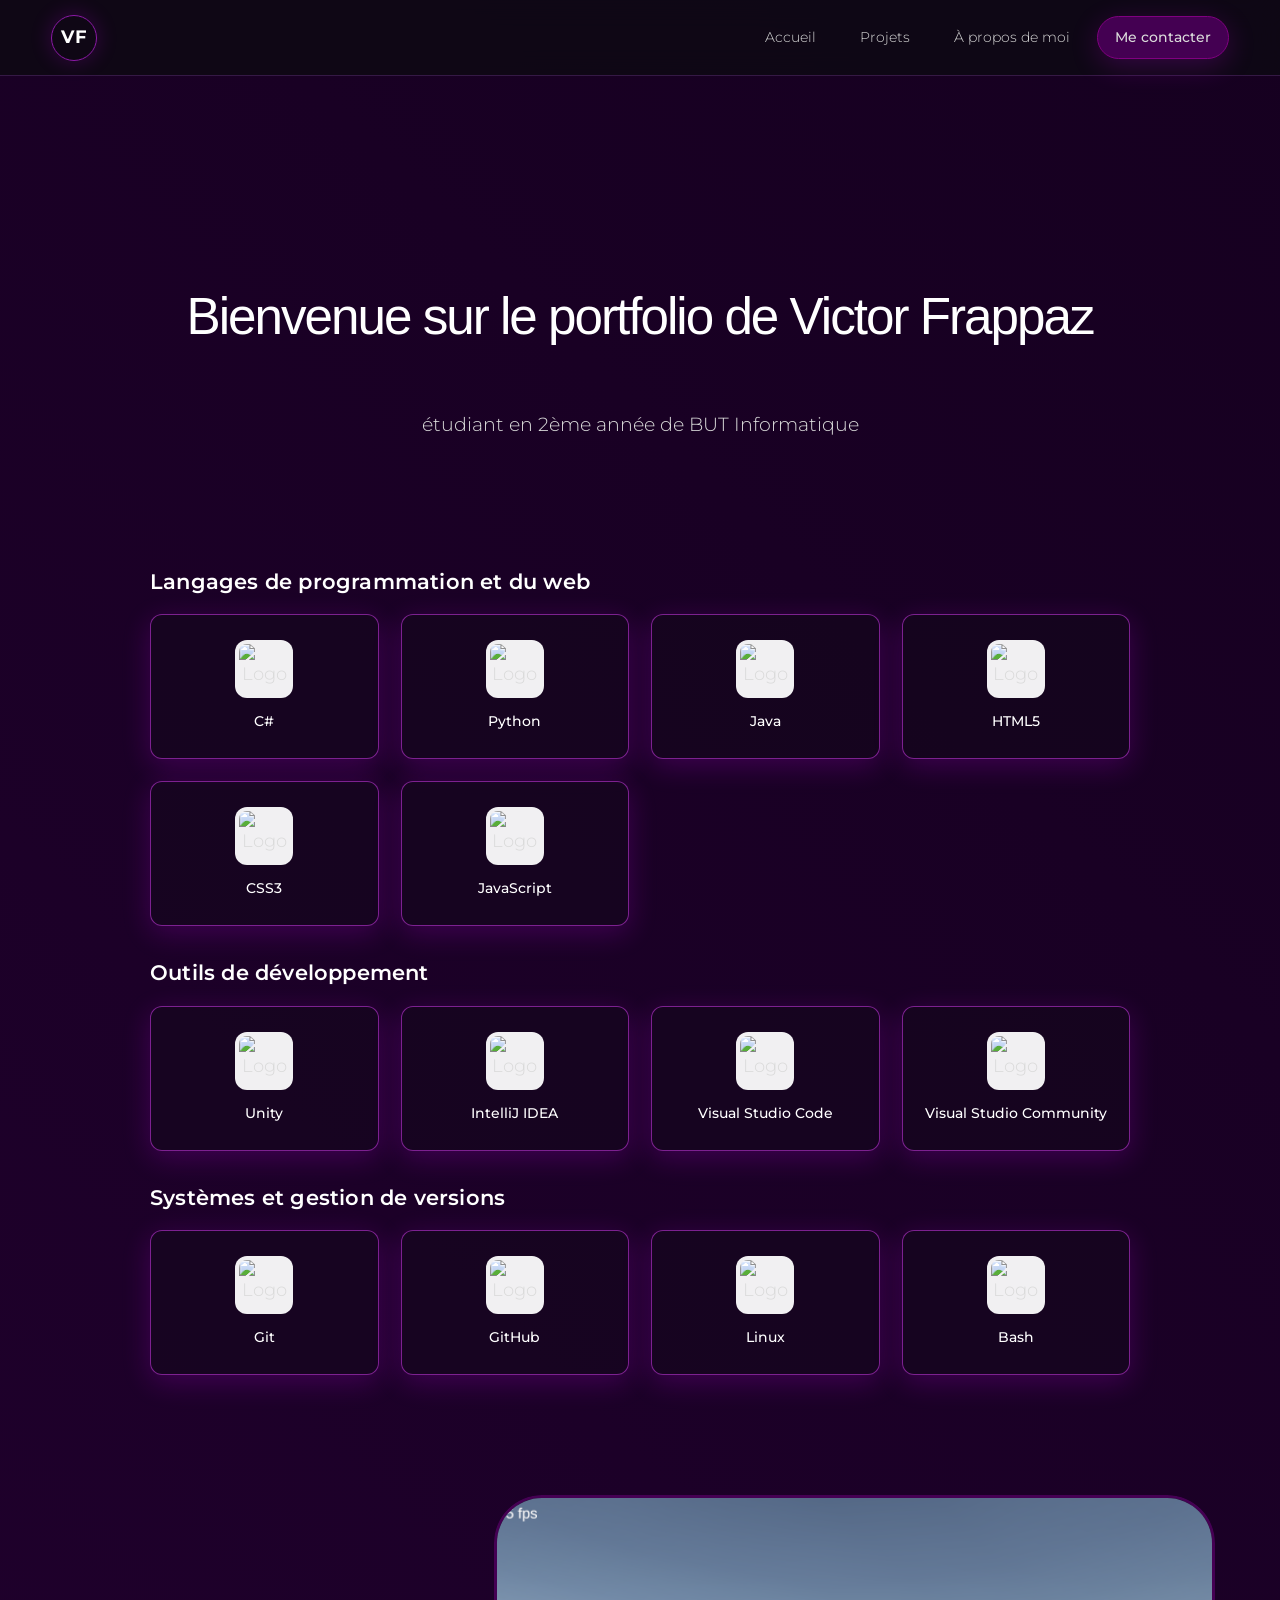
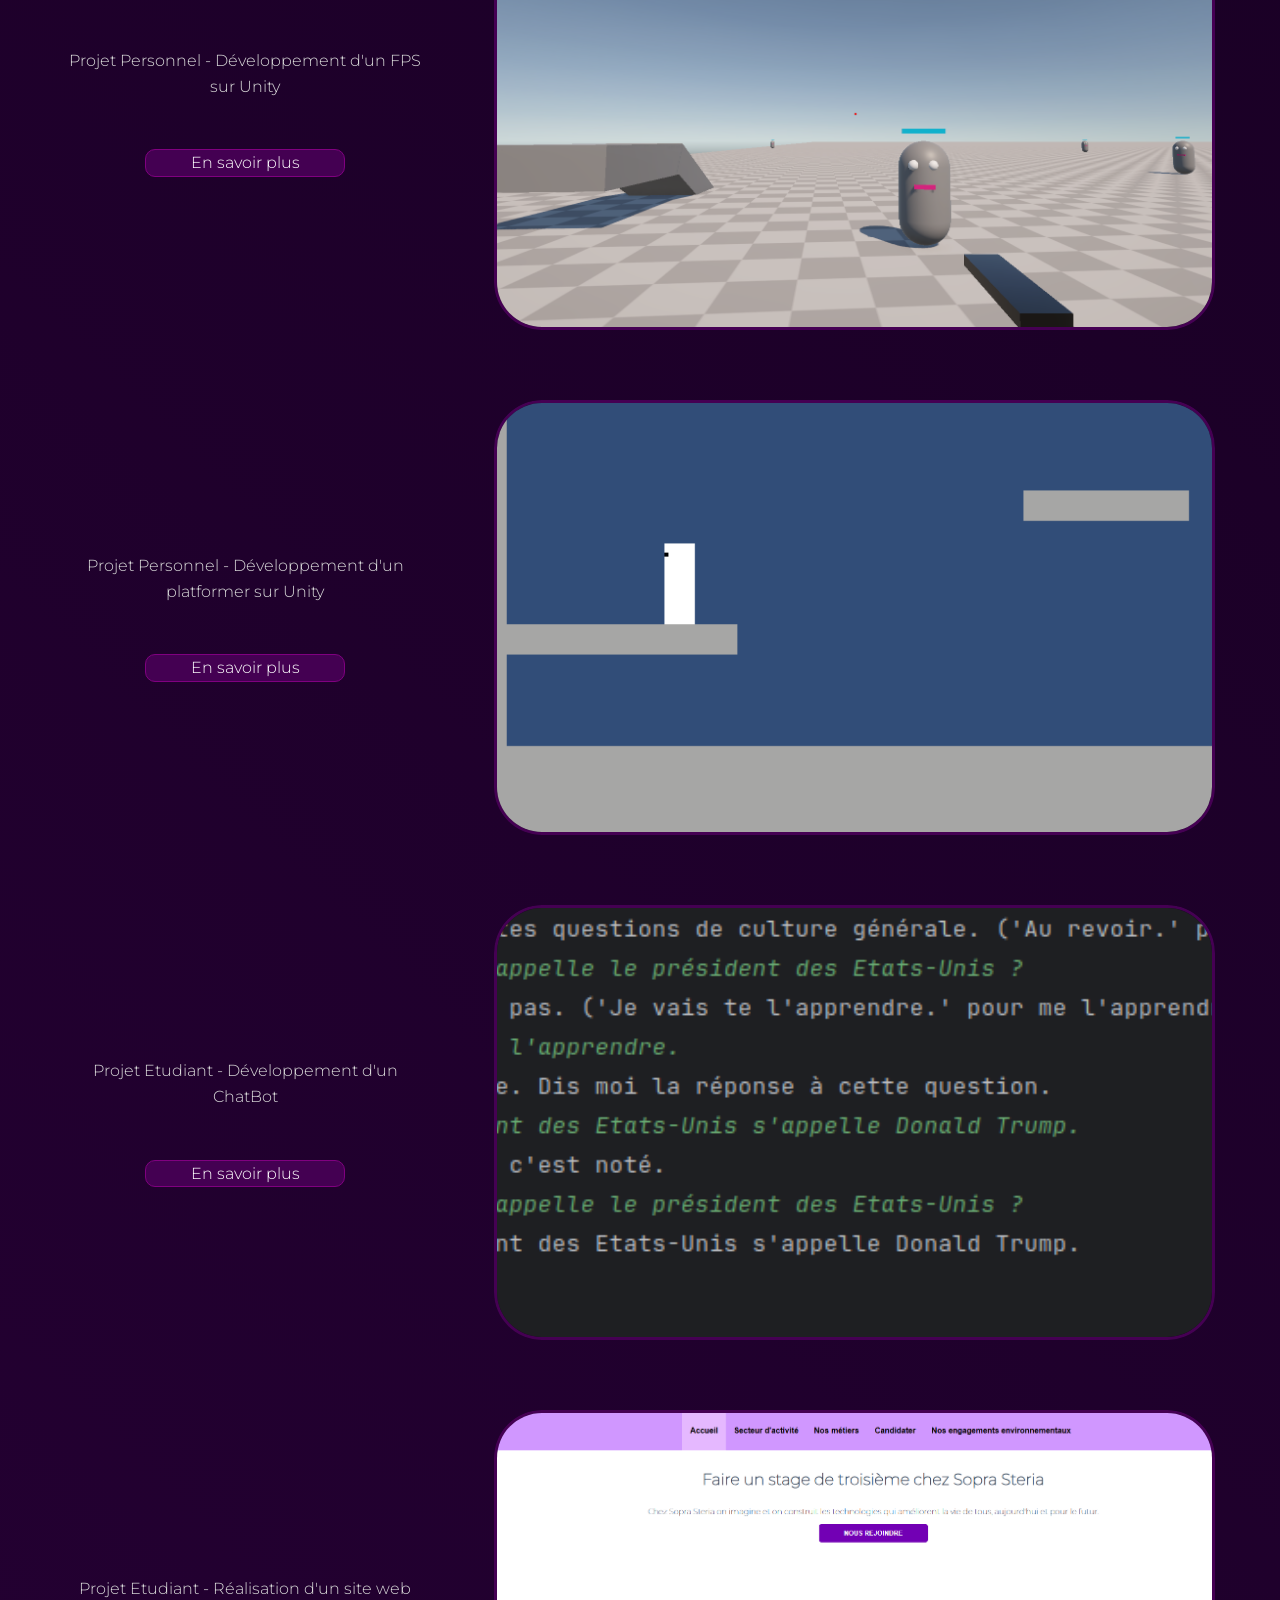
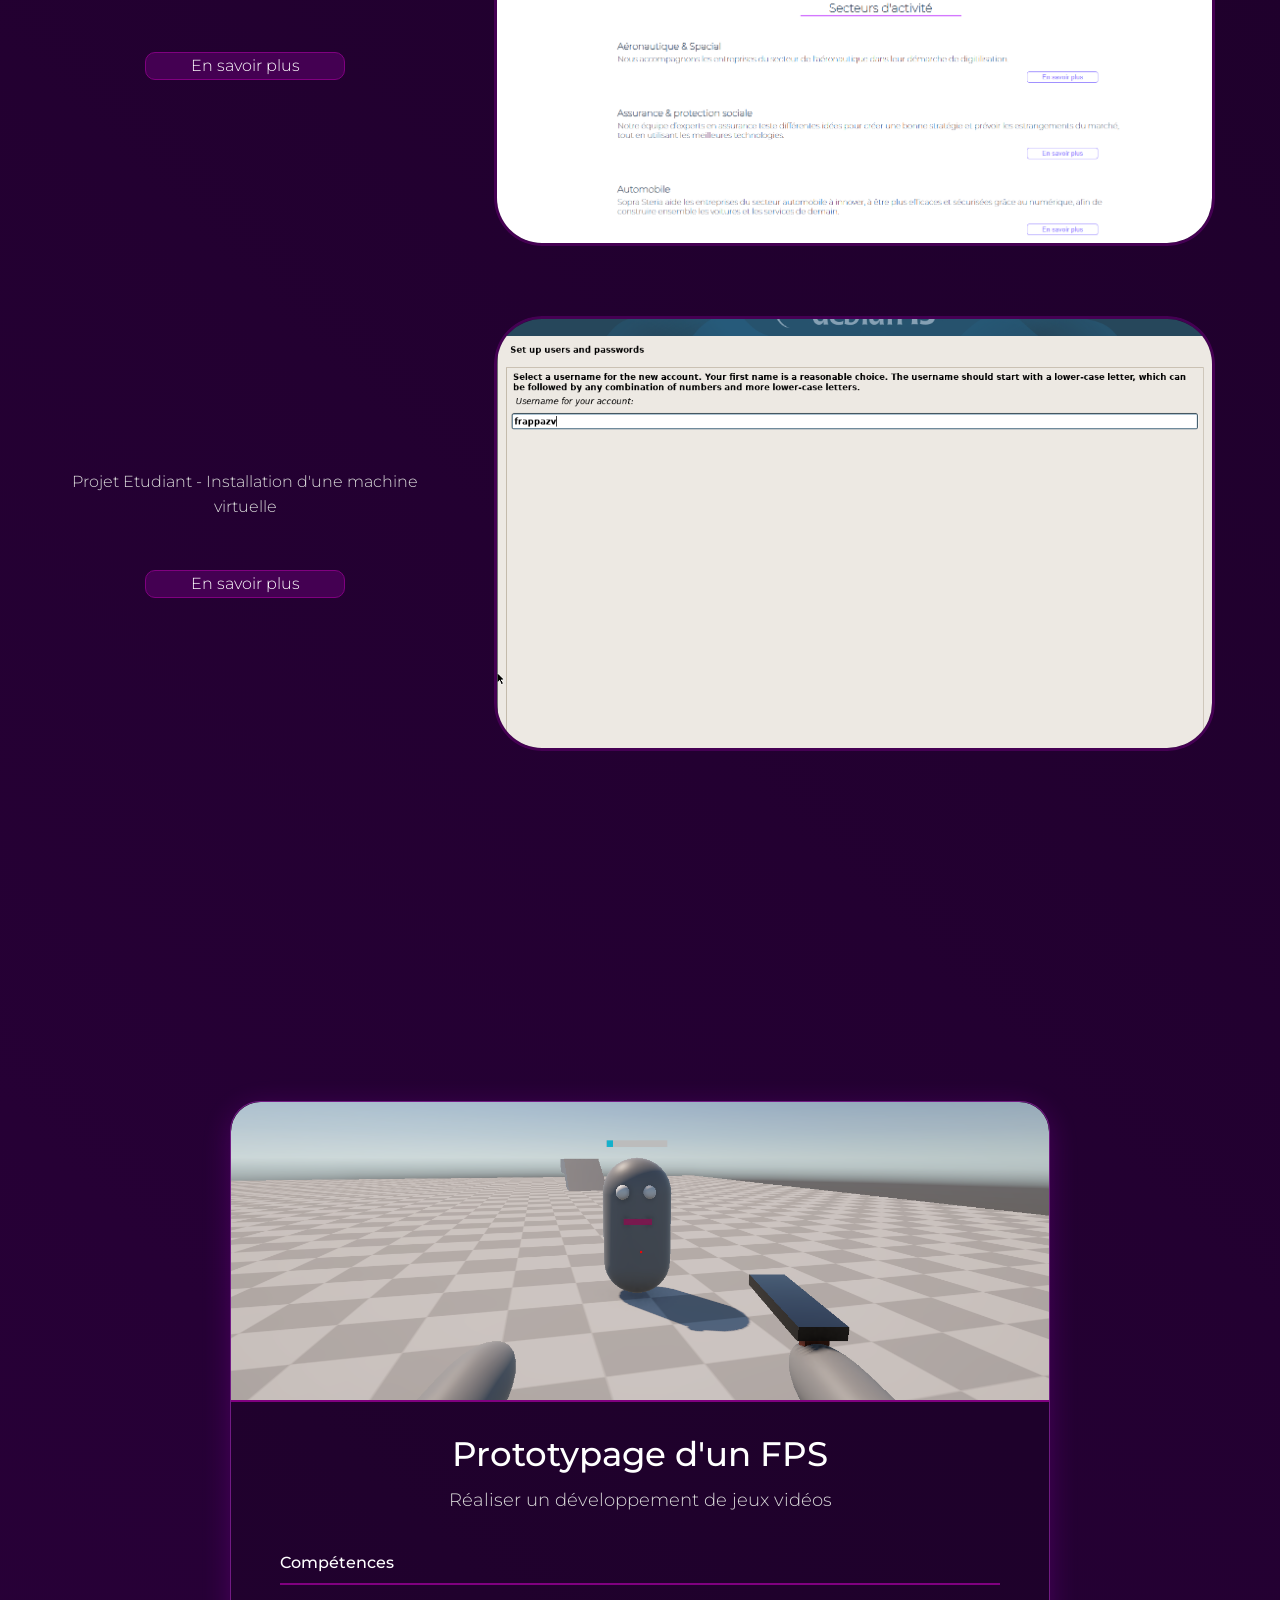
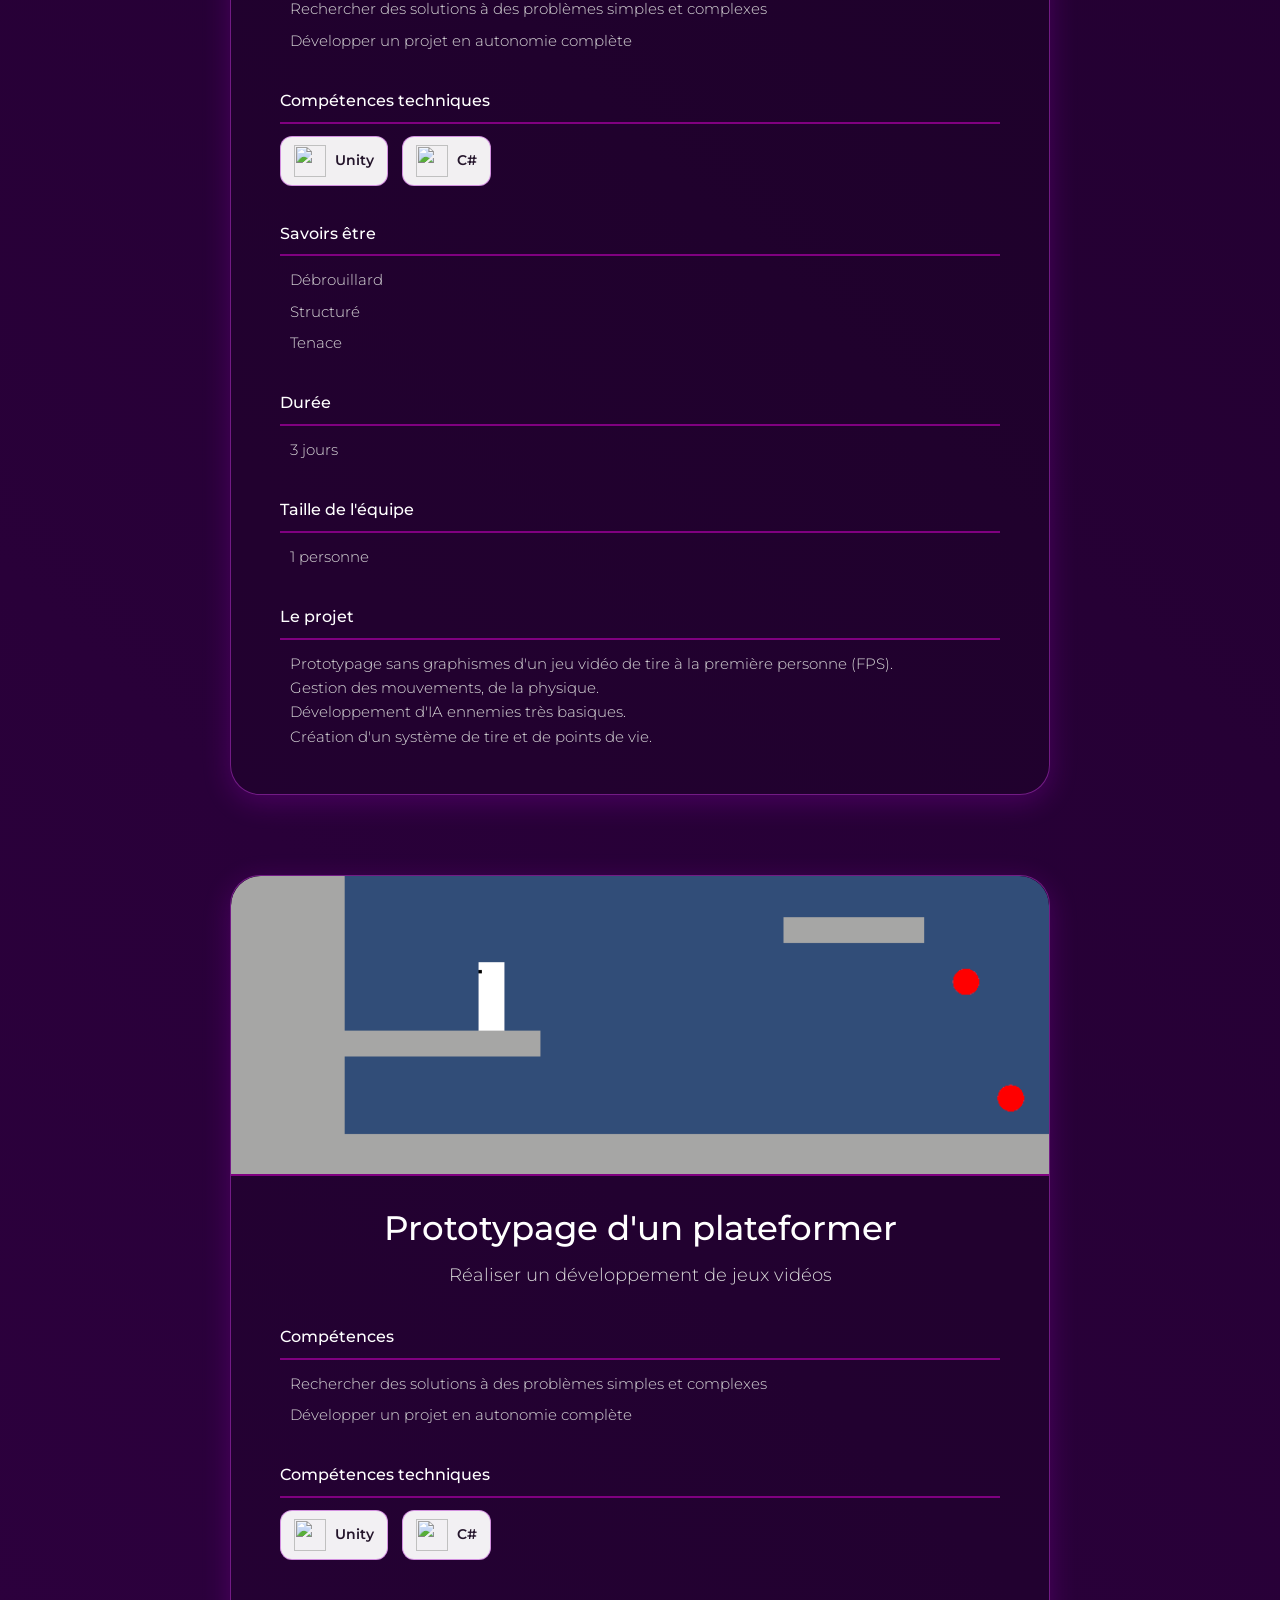
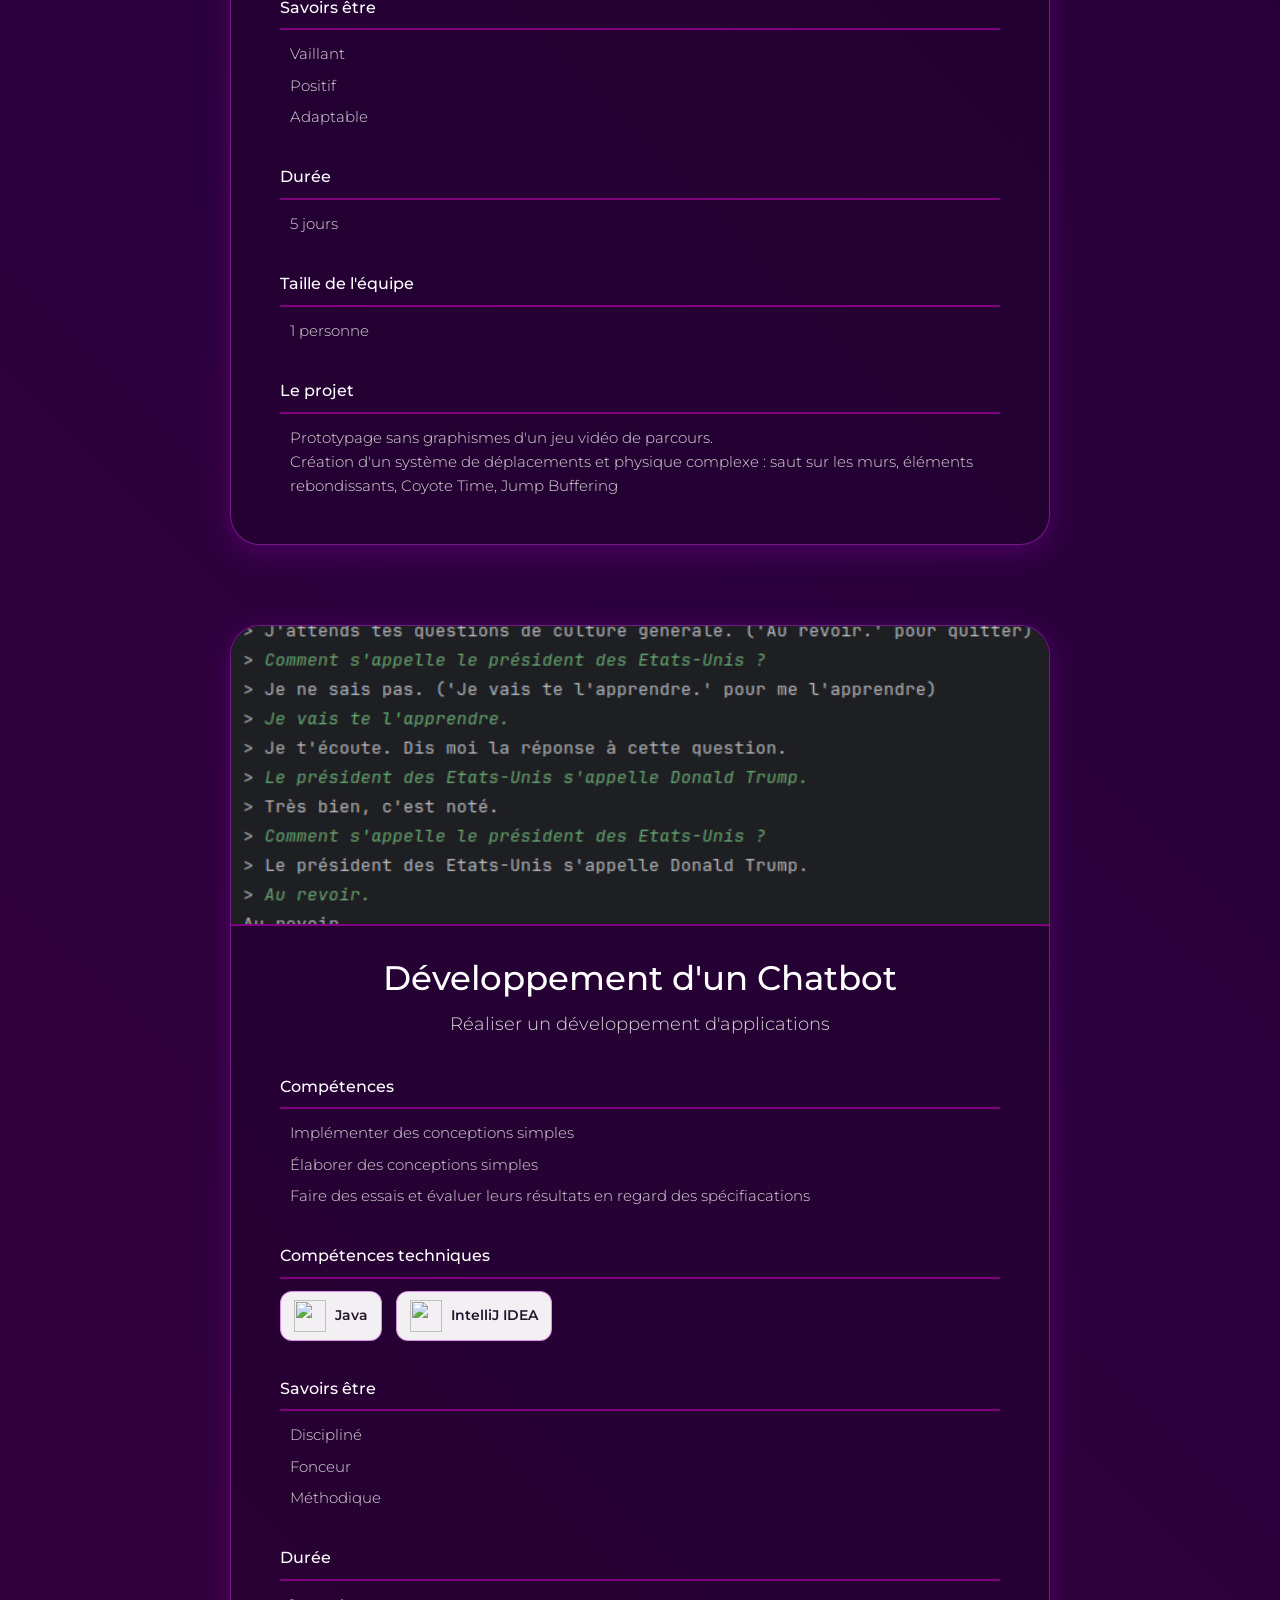
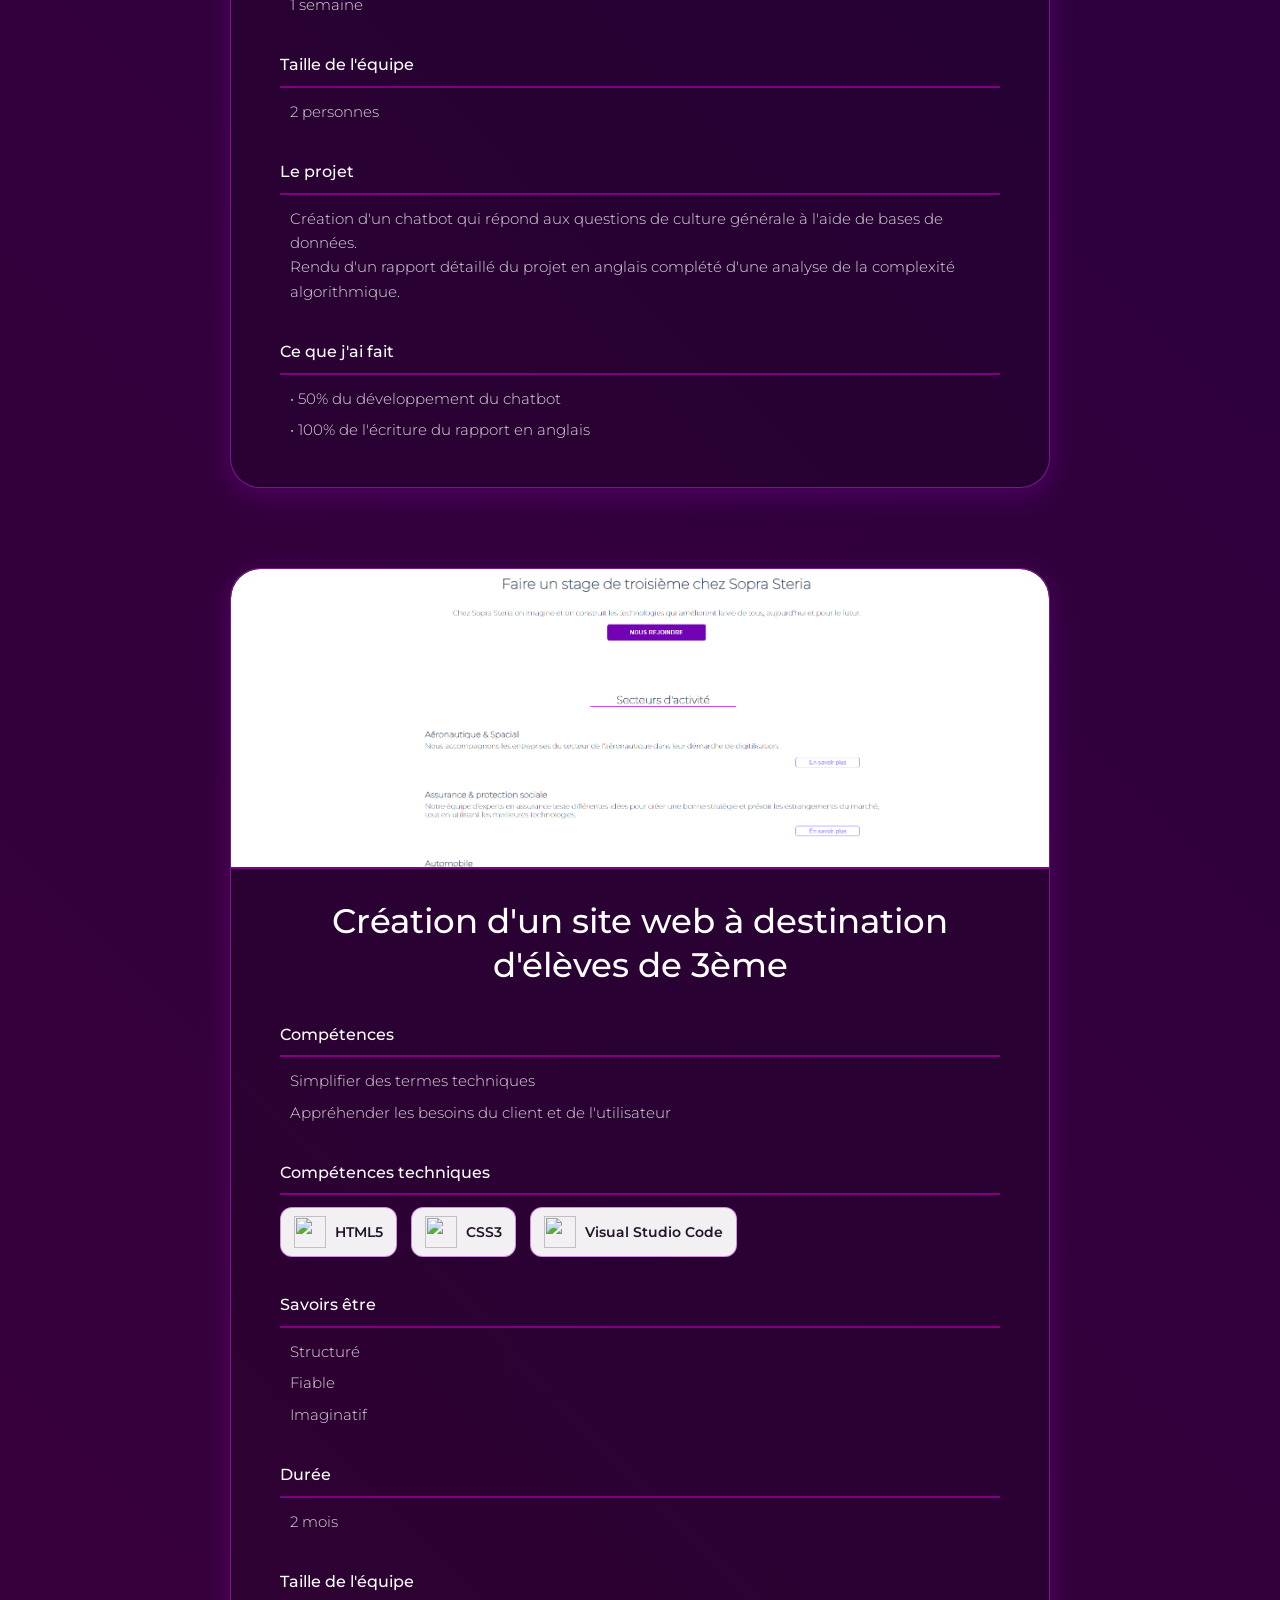
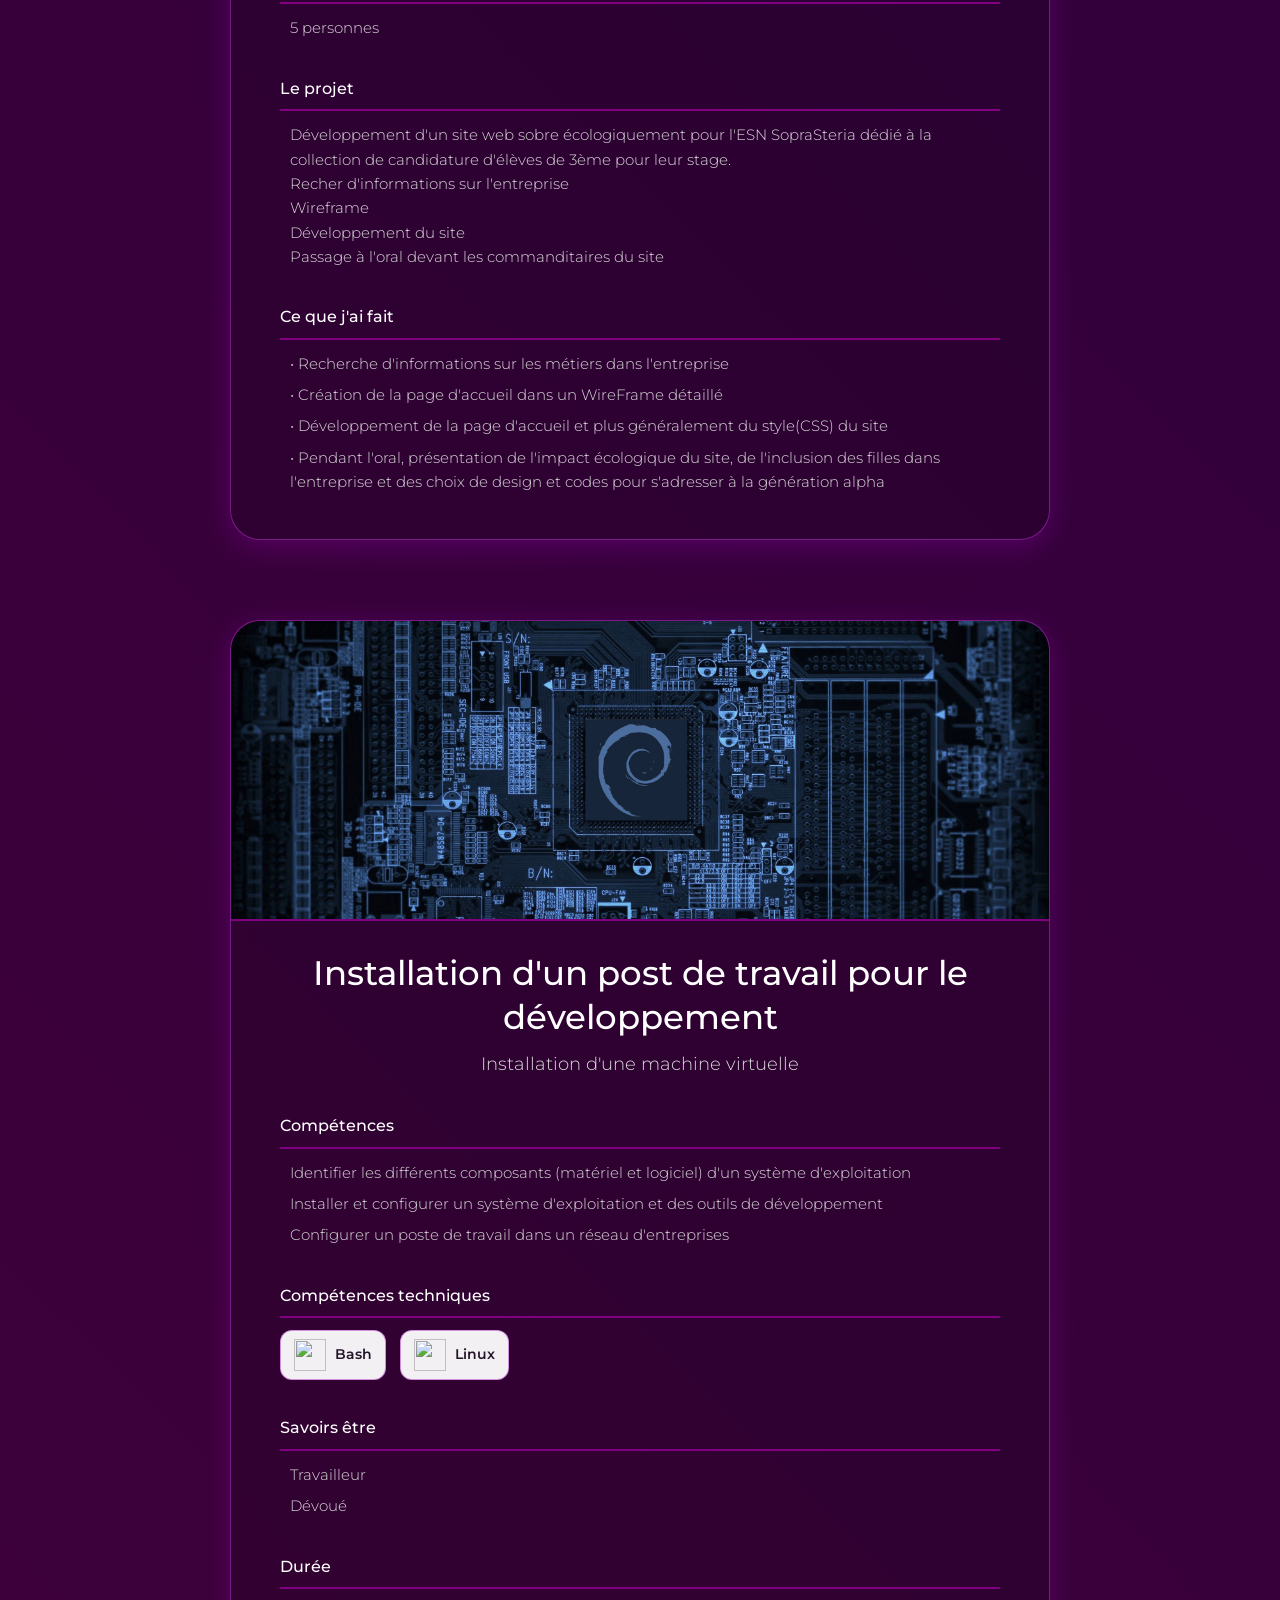
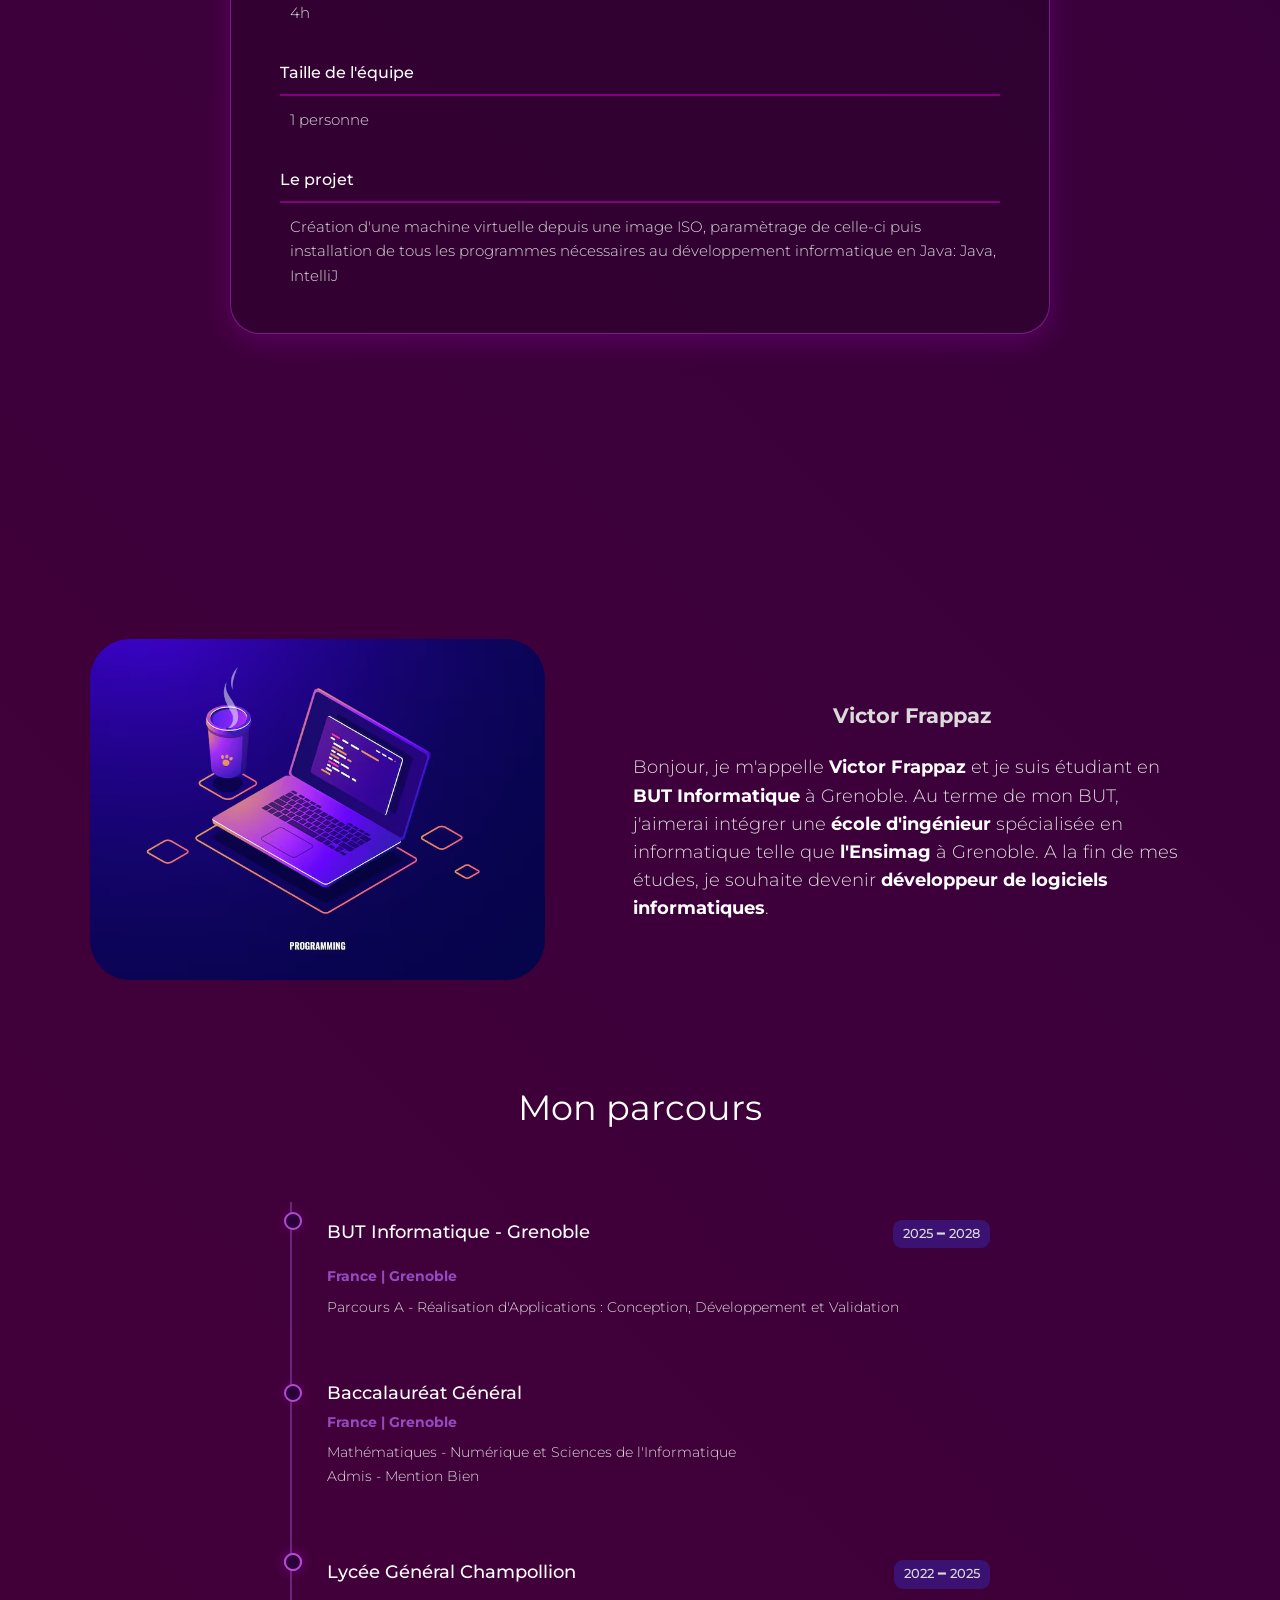
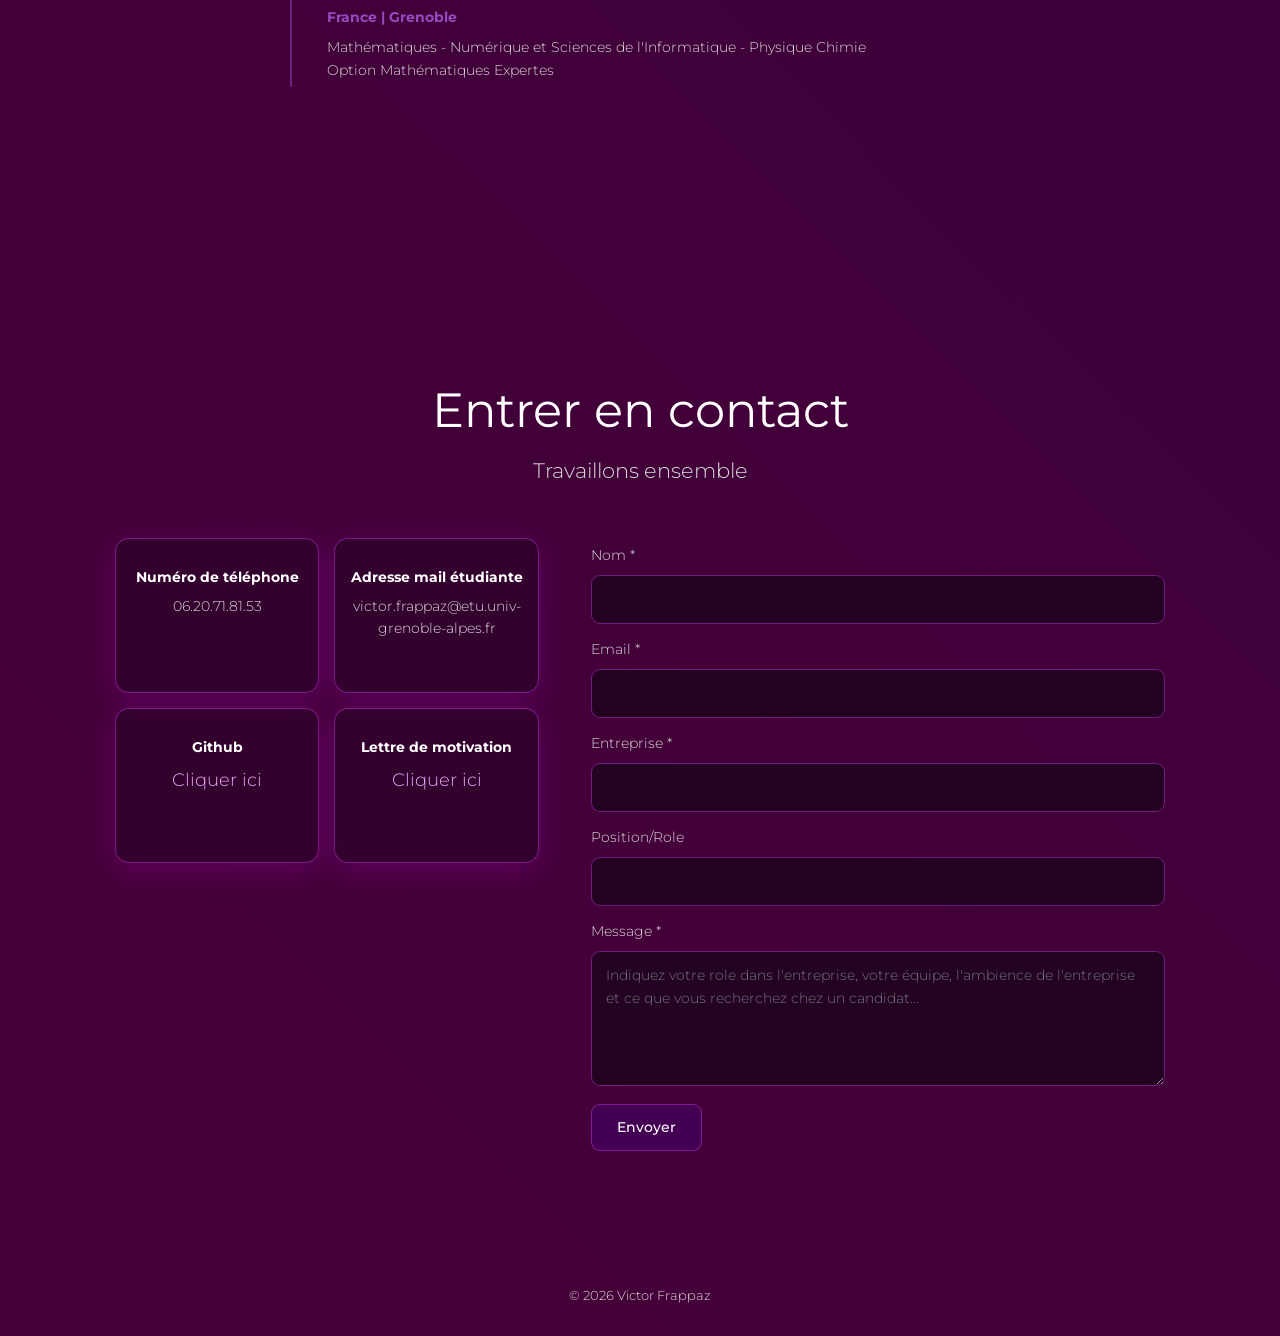
==== portfolio.html @ 6dcd59e1 "V1 uploaded" ====
<!doctype html>
<html lang="fr">

<head>
    <meta charset="utf-8">
    <meta name="viewport" content="width=device-width, initial-scale=1">
    <meta name="description" content="Portfolio de Victor Frappaz, étudiant en 2ème année de BUT Informatique.">
    <title>Portfolio — Victor Frappaz</title>
    <link rel="preconnect" href="https://fonts.googleapis.com">
    <link rel="preconnect" href="https://fonts.gstatic.com" crossorigin>
    <link href="https://fonts.googleapis.com/css2?family=Montserrat:ital,wght@0,100..900;1,100..900&display=swap"
        rel="stylesheet">
    <link rel="stylesheet"
        href="https://cdnjs.cloudflare.com/ajax/libs/simple-line-icons/2.5.5/css/simple-line-icons.min.css">
    <script src="https://cdn.jsdelivr.net/npm/gsap@3.14.1/dist/gsap.min.js" defer></script>
    <script src="https://cdn.jsdelivr.net/npm/gsap@3.14.1/dist/ScrollTrigger.min.js" defer></script>
    <link rel="stylesheet" href="portfolio.css">
    <script src="portfolio.js" defer></script>
</head>

<body>
    <nav class="site-nav" aria-label="Navigation principale"><a class="nav-brand" href="#accueil"
            aria-label="Retour à l'accueil">VF</a>
        <ul>
            <li><a href="#accueil">Accueil</a></li>
            <li><a href="#projets">Projets</a></li>
            <li><a href="#apropos">À propos de moi</a></li>
            <li><a href="#contact">Me contacter</a></li>
        </ul>
    </nav>
    <main>
        <section class="page-section home-section" id="accueil">
            <section>
                <h1>Bienvenue sur le portfolio de Victor Frappaz</h1>
                <h2></h2>
                <p>étudiant en 2ème année de BUT Informatique</p>
            </section>

            <section aria-label="Compétences techniques" class="skills">
                <div class="skill-category">
                    <h3 class="skill-category__title">Langages de programmation et du web</h3>
                    <div class="skill-list">
                        <article class="skill"><img alt="Logo C#" loading="lazy"
                                src="https://cdn.jsdelivr.net/gh/devicons/devicon@latest/icons/csharp/csharp-original.svg" /><span>C#</span>
                        </article>
                        <article class="skill"><img alt="Logo Python" loading="lazy"
                                src="https://cdn.jsdelivr.net/gh/devicons/devicon@latest/icons/python/python-original.svg" /><span>Python</span>
                        </article>
                        <article class="skill"><img alt="Logo Java" loading="lazy"
                                src="https://cdn.jsdelivr.net/gh/devicons/devicon@latest/icons/java/java-original.svg" /><span>Java</span>
                        </article>
                        <article class="skill"><img alt="Logo HTML5" loading="lazy"
                                src="https://cdn.jsdelivr.net/gh/devicons/devicon@latest/icons/html5/html5-original.svg" /><span>HTML5</span>
                        </article>
                        <article class="skill"><img alt="Logo CSS3" loading="lazy"
                                src="https://cdn.jsdelivr.net/gh/devicons/devicon@latest/icons/css3/css3-original.svg" /><span>CSS3</span>
                        </article>
                        <article class="skill"><img alt="Logo JS" loading="lazy"
                                src="https://cdn.jsdelivr.net/gh/devicons/devicon@latest/icons/javascript/javascript-original.svg" /><span>JavaScript</span>
                        </article>
                    </div>
                </div>
                <div class="skill-category">
                    <h3 class="skill-category__title">Outils de développement</h3>
                    <div class="skill-list">
                        <article class="skill"><img alt="Logo Unity" loading="lazy"
                                src="https://cdn.jsdelivr.net/gh/devicons/devicon@latest/icons/unity/unity-original.svg" /><span>Unity</span>
                        </article>
                        <article class="skill"><img alt="Logo IntelliJ IDEA" loading="lazy"
                                src="https://cdn.jsdelivr.net/gh/devicons/devicon@latest/icons/intellij/intellij-original.svg" /><span>IntelliJ
                                IDEA</span></article>
                        <article class="skill"><img alt="Logo Visual Studio Code" loading="lazy"
                                src="https://cdn.jsdelivr.net/gh/devicons/devicon@latest/icons/vscode/vscode-original.svg" /><span>Visual
                                Studio Code</span></article>
                        <article class="skill"><img alt="Logo Visual Studio Code" loading="lazy"
                                src="https://cdn.jsdelivr.net/gh/devicons/devicon@latest/icons/visualstudio/visualstudio-original.svg" /><span>Visual
                                Studio Community</span></article>
                    </div>
                </div>
                <div class="skill-category">
                    <h3 class="skill-category__title">Systèmes et gestion de versions</h3>
                    <div class="skill-list">
                        <article class="skill"><img alt="Logo Git" loading="lazy"
                                src="https://cdn.jsdelivr.net/gh/devicons/devicon@latest/icons/git/git-original.svg" /><span>Git</span>
                        </article>
                        <article class="skill"><img alt="Logo GitHub" loading="lazy"
                                src="https://cdn.jsdelivr.net/gh/devicons/devicon@latest/icons/github/github-original.svg" /><span>GitHub</span>
                        </article>
                        <article class="skill"><img alt="Logo Linux" loading="lazy"
                                src="https://cdn.jsdelivr.net/gh/devicons/devicon@latest/icons/linux/linux-original.svg" /><span>Linux</span>
                        </article>
                        <article class="skill"><img alt="Logo Bash" loading="lazy"
                                src="https://cdn.jsdelivr.net/gh/devicons/devicon@latest/icons/bash/bash-original.svg" /><span>Bash</span>
                        </article>
                    </div>
                </div>
            </section>
            <section class="projects">
                <article class="entry">
                    <p class="entry__meta">
                        Projet Personnel - Développement d'un FPS sur Unity
                        <a href="portfolio.html#FPS">En savoir plus</a>
                    </p>

                    <a href="portfolio.html#FPS">
                        <div class="entry__media">
                            <img alt="" src="img/FPS.png" />
                        </div>
                    </a>
                </article>
                <article class="entry">
                    <p class="entry__meta">Projet Personnel - Développement d'un platformer sur Unity
                        <a href="portfolio.html#platformer">En savoir plus</a>
                    </p>
                    <a href="portfolio.html#platformer">
                        <div class="entry__media">
                            <img alt="" src="img/platformer.png" />
                        </div>
                    </a>
                </article>
                <article class="entry">
                    <p class="entry__meta">Projet Etudiant - Développement d'un ChatBot
                        <a href="portfolio.html#chatbot">En savoir plus</a>
                    </p>
                    <a href="portfolio.html#chatbot">
                        <div class="entry__media">
                            <img alt="" src="img/ChatBot.png" />
                        </div>
                    </a>
                </article>
                <article class="entry">
                    <p class="entry__meta">Projet Etudiant - Réalisation d'un site web
                        <a href="portfolio.html#soprasteria">En savoir plus</a>
                    </p>
                    <a href="portfolio.html#soprasteria">
                        <div class="entry__media">
                            <img alt="" src="img/soprasteria.png" />
                        </div>
                    </a>
                </article>
                <article class="entry">
                    <p class="entry__meta">Projet Etudiant - Installation d'une machine virtuelle
                        <a href="portfolio.html#mv">En savoir plus</a>
                    </p>
                    <a href="portfolio.html#mv">
                        <div class="entry__media">
                            <img alt="" src="img/MV.png" />
                        </div>
                    </a>
                </article>
            </section>
            <section>
            </section>
        </section>
        <section class="page-section projects-section" id="projets">
            <article id="FPS">
                <div class="ImageBox">
                    <img alt="" src="img/FPS2.png" />
                </div>
                <h1>Prototypage d'un FPS</h1>
                <h2>Réaliser un développement de jeux vidéos</h2>
                <div class="competences">
                    <h3>Compétences</h3>
                    <span>Rechercher des solutions à des problèmes simples et complexes</span>
                    <span>Développer un projet en autonomie complète</span>
                    <h3>Compétences techniques</h3>
                    <div aria-label="Technologies utilisées" class="tech-logos"><span class="tech-logo"><img alt=""
                                loading="lazy"
                                src="https://cdn.jsdelivr.net/gh/devicons/devicon@latest/icons/unity/unity-original.svg" /><span>Unity</span></span><span
                            class="tech-logo"><img alt="" loading="lazy"
                                src="https://cdn.jsdelivr.net/gh/devicons/devicon@latest/icons/csharp/csharp-original.svg" /><span>C#</span></span>
                    </div>


                    <h3>Savoirs être</h3>
                    <span>Débrouillard</span>
                    <span>Structuré</span>
                    <span>Tenace</span>
                    <h3>Durée</h3>
                    <span>3 jours</span>
                    <h3>Taille de l'équipe</h3>
                    <span>1 personne</span>
                    <h3>Le projet</h3>
                    <span>
                        <p>Prototypage sans graphismes d'un jeu vidéo de tire à la première personne (FPS).
                            <br /> Gestion des mouvements, de la physique. <br /> Développement d'IA ennemies très
                            basiques.
                            <br /> Création d'un système de tire et de points de vie.
                        </p>
                    </span>
                </div>
            </article>
            <article id="platformer">
                <div class="ImageBox">
                    <img alt="" src="img/platformer.png" />
                </div>
                <h1>Prototypage d'un plateformer</h1>
                <h2>Réaliser un développement de jeux vidéos</h2>
                <div class="competences">
                    <h3>Compétences</h3>
                    <span>Rechercher des solutions à des problèmes simples et complexes</span>
                    <span>Développer un projet en autonomie complète</span>
                    <h3>Compétences techniques</h3>
                    <div aria-label="Technologies utilisées" class="tech-logos"><span class="tech-logo"><img alt=""
                                loading="lazy"
                                src="https://cdn.jsdelivr.net/gh/devicons/devicon@latest/icons/unity/unity-original.svg" /><span>Unity</span></span><span
                            class="tech-logo"><img alt="" loading="lazy"
                                src="https://cdn.jsdelivr.net/gh/devicons/devicon@latest/icons/csharp/csharp-original.svg" /><span>C#</span></span>
                    </div>


                    <h3>Savoirs être</h3>
                    <span>Vaillant</span>
                    <span>Positif</span>
                    <span>Adaptable</span>
                    <h3>Durée</h3>
                    <span>5 jours</span>
                    <h3>Taille de l'équipe</h3>
                    <span>1 personne</span>
                    <h3>Le projet</h3>
                    <span>
                        <p>Prototypage sans graphismes d'un jeu vidéo de parcours.
                            <br /> Création d'un système de déplacements et physique complexe : saut sur les murs,
                            éléments rebondissants, Coyote Time, Jump Buffering
                        </p>
                    </span>
                </div>
            </article>
            <article id="chatbot">
                <div class="ImageBox">
                    <img alt="" src="img/ChatBot.png" />
                </div>
                <h1>Développement d'un Chatbot</h1>
                <h2>Réaliser un développement d'applications</h2>
                <div class="competences">
                    <h3>Compétences</h3>
                    <span>Implémenter des conceptions simples</span>
                    <span>Élaborer des conceptions simples</span>
                    <span>Faire des essais et évaluer leurs résultats en regard des spécifiacations</span>
                    <h3>Compétences techniques</h3>
                    <div aria-label="Technologies utilisées" class="tech-logos"><span class="tech-logo"><img alt=""
                                loading="lazy"
                                src="https://cdn.jsdelivr.net/gh/devicons/devicon@latest/icons/java/java-original.svg" /><span>Java</span></span><span
                            class="tech-logo"><img alt="" loading="lazy"
                                src="https://cdn.jsdelivr.net/gh/devicons/devicon@latest/icons/intellij/intellij-original.svg" /><span>IntelliJ
                                IDEA</span></span></div>


                    <h3>Savoirs être</h3>
                    <span>Discipliné</span>
                    <span>Fonceur</span>
                    <span>Méthodique</span>
                    <h3>Durée</h3>
                    <span>1 semaine</span>
                    <h3>Taille de l'équipe</h3>
                    <span>2 personnes</span>
                    <h3>Le projet</h3>
                    <span>
                        <p>Création d'un chatbot qui répond aux questions de culture générale à l'aide de bases de
                            données.
                            <br />Rendu d'un rapport détaillé du projet en anglais complété d'une analyse de la
                            complexité algorithmique.
                        </p>
                    </span>
                    <h3>Ce que j'ai fait</h3>
                    <span>
                        • 50% du développement du chatbot
                    </span>
                    <span>
                        • 100% de l'écriture du rapport en anglais
                    </span>
                </div>
            </article>
            <article id="soprasteria">
                <div class="ImageBox">
                    <img alt="" src="img/soprasteria.png" />
                </div>
                <h1>Création d'un site web à destination d'élèves de 3ème</h1>
                <h2></h2>
                <div class="competences">
                    <h3>Compétences</h3>
                    <span>Simplifier des termes techniques</span>
                    <span>Appréhender les besoins du client et de l'utilisateur</span>
                    <h3>Compétences techniques</h3>
                    <div aria-label="Technologies utilisées" class="tech-logos"><span class="tech-logo"><img alt=""
                                loading="lazy"
                                src="https://cdn.jsdelivr.net/gh/devicons/devicon@latest/icons/html5/html5-original.svg" /><span>HTML5</span></span><span
                            class="tech-logo"><img alt="" loading="lazy"
                                src="https://cdn.jsdelivr.net/gh/devicons/devicon@latest/icons/css3/css3-original.svg" /><span>CSS3</span></span><span
                            class="tech-logo"><img alt="" loading="lazy"
                                src="https://cdn.jsdelivr.net/gh/devicons/devicon@latest/icons/vscode/vscode-original.svg" /><span>Visual
                                Studio Code</span></span></div>



                    <h3>Savoirs être</h3>
                    <span>Structuré</span>
                    <span>Fiable</span>
                    <span>Imaginatif</span>
                    <h3>Durée</h3>
                    <span>2 mois</span>
                    <h3>Taille de l'équipe</h3>
                    <span>5 personnes</span>
                    <h3>Le projet</h3>
                    <span>
                        <p>Développement d'un site web sobre écologiquement pour l'ESN SopraSteria
                            dédié à la collection de candidature d'élèves de 3ème pour leur stage.
                            <br /> Recher d'informations sur l'entreprise <br /> Wireframe <br />Développement du site
                            <br /> Passage à l'oral devant les commanditaires du site
                        </p>
                    </span>
                    <h3>Ce que j'ai fait</h3>
                    <span>
                        • Recherche d'informations sur les métiers dans l'entreprise
                    </span>
                    <span>
                        • Création de la page d'accueil dans un WireFrame détaillé
                    </span>
                    <span>
                        • Développement de la page d'accueil et plus généralement du style(CSS) du site
                    </span>
                    <span>
                        • Pendant l'oral, présentation de l'impact écologique du site, de l'inclusion
                        des filles dans l'entreprise et des choix de design et codes pour s'adresser à la génération
                        alpha
                    </span>
                </div>
            </article>
            <article id="mv">
                <div class="ImageBox">
                    <img alt="" src="img/VM2.jpg" />
                </div>
                <h1>Installation d'un post de travail pour le développement</h1>
                <h2>Installation d'une machine virtuelle</h2>
                <div class="competences">
                    <h3>Compétences</h3>
                    <span>Identifier les différents composants (matériel et logiciel) d'un système d'exploitation</span>
                    <span>Installer et configurer un système d'exploitation et des outils de développement</span>
                    <span>Configurer un poste de travail dans un réseau d'entreprises</span>
                    <h3>Compétences techniques</h3>
                    <div aria-label="Technologies utilisées" class="tech-logos"><span class="tech-logo"><img alt=""
                                loading="lazy"
                                src="https://cdn.jsdelivr.net/gh/devicons/devicon@latest/icons/bash/bash-original.svg" /><span>Bash</span></span><span
                            class="tech-logo"><img alt="" loading="lazy"
                                src="https://cdn.jsdelivr.net/gh/devicons/devicon@latest/icons/linux/linux-original.svg" /><span>Linux</span></span>
                    </div>


                    <h3>Savoirs être</h3>
                    <span>Travailleur</span>
                    <span>Dévoué</span>
                    <h3>Durée</h3>
                    <span>4h</span>
                    <h3>Taille de l'équipe</h3>
                    <span>1 personne</span>
                    <h3>Le projet</h3>
                    <span>
                        <p>Création d'une machine virtuelle depuis une image ISO, paramètrage de celle-ci puis
                            installation de tous les programmes nécessaires au développement informatique en Java: Java,
                            IntelliJ</p>
                    </span>
                </div>
            </article>
        </section>
        <section class="page-section about-section" id="apropos">
            <section>
                <div>
                    <img alt=""
                        src="img/ordinateur-portable-icone-isometrique-code-programme-developpement-logiciels-applications-programmation-neon-sombre_39422-971.avif" />
                    <div>
                        <h3><strong>Victor Frappaz</strong></h3>
                        <p>
                            Bonjour, je m'appelle <strong>Victor Frappaz</strong> et je suis étudiant
                            en <strong> BUT Informatique</strong> à Grenoble. Au terme de mon BUT, j'aimerai intégrer
                            une
                            <strong>école d'ingénieur</strong>
                            spécialisée en informatique telle que <strong>l'Ensimag</strong> à Grenoble. A la fin de mes
                            études, je souhaite devenir
                            <strong>développeur de logiciels informatiques</strong>.

                        </p>
                    </div>
                </div>
            </section>
            <section>
                <h1>Mon parcours</h1>
                <section>
                    <!--
                <div class="future">
                    <div class="entry">
                        <article class="classes entry__meta">
                            <div>
                                <h2>
                                    École d'ingénieur
                                </h2>
                                <p>2028 ━ 2031</p>
                            </div>
                            
                            <h3>
                                France
                            </h3>
                            <h4>
                                Spécialisation en informatique et développement d'applications complexes
                            </h4>
                        </article>
                    </div>
                    <div class="entry">
                        <article class="degree entry__meta">
                            <h2>
                                Diplôme BUT
                            </h2>
                            <h3>
                                France | Grenoble
                            </h3>
                            <h4>
                                Admission à déterminer
                            </h4>
                        </article>
                    </div>
                </div>
                -->
                    <div class="present">
                        <div class="entry">
                            <article class="classes entry__meta">
                                <div>
                                    <h2>
                                        BUT Informatique - Grenoble
                                    </h2>
                                    <p>2025 ━ 2028
                                    </p>
                                </div>
                                <h3>
                                    France | Grenoble
                                </h3>
                                <h4>
                                    Parcours A - Réalisation d'Applications : Conception, Développement et Validation
                                </h4>
                            </article>
                        </div>
                        <div class="entry">
                            <article class="degree entry__meta">
                                <h2>
                                    Baccalauréat Général
                                </h2>
                                <h3>
                                    France | Grenoble
                                </h3>
                                <h4>
                                    Mathématiques - Numérique et Sciences de l'Informatique
                                    <br />Admis - Mention Bien
                                </h4>
                            </article>
                        </div>
                        <div class="entry">
                            <article class="classes entry__meta entry">
                                <div>
                                    <h2>
                                        Lycée Général Champollion
                                    </h2>
                                    <p>2022 ━ 2025</p>
                                </div>
                                <h3>
                                    France | Grenoble
                                </h3>
                                <h4>
                                    Mathématiques - Numérique et Sciences de l'Informatique - Physique Chimie
                                    <br />Option Mathématiques Expertes
                                </h4>
                            </article>
                        </div>
                    </div>
                </section>
            </section>
        </section>
        <section class="page-section contact-section" id="contact">
            <h1>
                Entrer en contact
            </h1>
            <h2>
                Travaillons ensemble
            </h2>
            <div class="contacter">
                <div class="grille">
                    <div class="moyenContact">
                        <span class="icon-phone"></span>
                        <p><strong>Numéro de téléphone </strong></p>
                        <p>06.20.71.81.53</p>
                    </div>
                    <div class="moyenContact">
                        <span class="icon-envelope"></span>
                        <p><strong>Adresse mail étudiante</strong></p>
                        <p>victor.frappaz@etu.univ-grenoble-alpes.fr</p>
                    </div>
                    <div class="moyenContact">
                        <span class="icon-social-github"></span>
                        <p><strong>Github</strong></p>
                        <a href="https://github.com/victorfrappaz/">Cliquer ici</a>
                    </div>
                    <div class="moyenContact">
                        <span class="icon-speech"></span>
                        <p><strong>Lettre de motivation</strong></p>
                        <a href="https://github.com/victor-frappaz/">Cliquer ici</a>
                    </div>
                </div>
                <form action="" id="contact-form" novalidate="novalidate">
                    <label for="contact-name">Nom *</label>
                    <input id="contact-name" name="name" required="required" type="text" />
                    <label for="contact-email">Email *</label>
                    <input id="contact-email" name="email" required="required" type="email" />
                    <label for="contact-company">Entreprise *</label>
                    <input id="contact-company" name="company" required="required" type="text" />
                    <label for="contact-role">Position/Role</label>
                    <input id="contact-role" name="role" type="text" />
                    <label for="contact-message">Message *</label>
                    <textarea id="contact-message" name="message"
                        placeholder="Indiquez votre role dans l'entreprise, votre équipe, l'ambience de l'entreprise et ce que vous recherchez chez un candidat..."
                        required="required"></textarea>
                    <input type="submit" value="Envoyer" />
                </form>
            </div>
        </section>
    </main>
    <footer>
        <div><a href="https://www.linkedin.com/in/victor-frappaz-819392413/" aria-label="LinkedIn"><span
                    class="icon-social-linkedin"></span></a><a href="https://github.com/victorfrappaz/"
                aria-label="GitHub"><span class="icon-social-github"></span></a></div>
        <p>© 2026 Victor Frappaz</p>
    </footer>
</body>

</html>
---- portfolio.css ----
:root {
  --text-primary: #fff;
  --text-secondary: #dadada;
  --bg: #0e0e0e;
  --bg-secondary: #1e1f22;
  --bg-tertiary: #131313;
  --bg-4: #3b1272;
  --text-tertiary: rgb(150, 74, 194);
  --purple: #8d19a8;
  --purple-glow: rgba(212, 0, 255, .2);
}


* {
  box-sizing: border-box;
}

html {
  scroll-behavior: smooth;
  scroll-padding-top: 90px;
}

a {
  text-decoration: none;
  color: white;
}

body {
  margin: 0;
  color: var(--text-secondary);
  font-family: "Montserrat", sans-serif;
  font-size: 1.1rem;
  font-weight: 300;
  line-height: 1.6;
  background: linear-gradient(45deg, #470038 0%, #2c003d 50%, #160020 100%);
  overflow-x: hidden;
}

.site-nav {
  position: fixed;
  z-index: 1000;
  top: 0;
  left: 0;
  width: 100%;
  min-height: 76px;
  display: flex;
  align-items: center;
  justify-content: space-between;
  padding: 8px 4%;
  background: rgba(14, 8, 20, .88);
  border-bottom: 1px solid rgba(150, 74, 194, .28);
  backdrop-filter: blur(14px);
  transform: translateY(0);
  transition: transform .32s ease, background .25s ease;
}

.site-nav.nav-hidden {
  transform: translateY(-110%);
}

.nav-brand {
  display: grid;
  place-items: center;
  width: 46px;
  height: 46px;
  border: 1px solid var(--purple);
  border-radius: 50%;
  color: var(--text-primary);
  text-decoration: none;
  font-weight: 700;
  letter-spacing: .06em;
  box-shadow: 0 0 22px var(--purple-glow);
}

.site-nav ul {
  display: flex;
  align-items: center;
  justify-content: flex-end;
  gap: 10px;
  padding: 0;
  margin: 0;
}

.site-nav li {
  list-style: none;
}

.site-nav li a {
  display: inline-block;
  padding: 9px 17px;
  color: var(--text-secondary);
  text-decoration: none;
  border-radius: 30px;
  font-size: .9rem;
  transition: .2s ease;
}

.site-nav li a:hover,
.site-nav li a.active {
  color: white;
  background: rgba(116, 0, 139, .3);
}

.site-nav li:last-child a {
  border: 1px solid purple;
  background: rgb(68, 0, 82);
  box-shadow: 0 7px 29px var(--purple-glow);
  font-weight: 500;
}

.site-nav li:last-child a:hover {
  transform: rotate(-3deg);
  text-shadow: 0 0 10px #ffffff7e;
}

main {
  width: 100%;
  text-align: center;
}

.page-section {
  position: relative;
  width: 100%;
  padding: 100px 5% 90px;
  scroll-margin-top: 65px;
}

.home-section {
  padding-top: 120px;
}

.home-section>section:first-child {
  min-height: 45vh;
  display: flex;
  flex-direction: column;
  align-items: center;
  justify-content: center;
  padding: 70px 0 25px;
}

.home-section h1 {
  margin: 5vh 0 8px;
  color: var(--text-primary);
  font-family: sans-serif;
  font-size: clamp(2rem, 4vw, 3.5rem);
  font-weight: 400;
  letter-spacing: -2px;
}

.home-section>section:first-child p {
  margin-top: 0;
  font-size: 1.2rem;
}

/* Compétences techniques organisées par catégories */
.skills {
  display: flex;
  flex-direction: column;
  gap: 30px;
  max-width: 980px;
  margin: 30px auto 110px;
  padding: 10px 0;
}

.skill-category {
  width: 100%;
}

.skill-category__title {
  margin: 0 0 16px;
  color: #fff;
  font-size: clamp(1.05rem, 2vw, 1.3rem);
  font-weight: 600;
  text-align: left;
  letter-spacing: .2px;
}

.skill-list {
  display: grid;
  grid-template-columns: repeat(4, minmax(130px, 1fr));
  gap: 22px;
}

.skills .skill {
  min-height: 145px;
  display: flex;
  flex-direction: column;
  align-items: center;
  justify-content: center;
  gap: 12px;
  padding: 18px 12px;
  border: 1px solid rgba(180, 50, 205, .65);
  border-radius: 12px;
  background: rgba(17, 10, 25, .42);
  box-shadow: 0 7px 29px var(--purple-glow);
  transition: transform .25s ease, background .25s ease, box-shadow .25s ease;
}

.skills .skill:hover {
  transform: translateY(-7px);
  background: rgba(30, 15, 40, .8);
  box-shadow: 0 12px 35px rgba(212, 0, 255, .28);
}

.skills .skill img {
  width: 58px;
  height: 58px;
  object-fit: contain;
  padding: 4px;
  background: rgba(255, 255, 255, .94);
  border-radius: 12px;
}

.skills .skill span {
  color: #fff;
  font-size: .9rem;
  font-weight: 500;
}

.projects {
  margin-top: 40px;
  padding-bottom: 80px;
}

.home-section .projects .entry {
  display: grid;
  grid-template-columns: minmax(220px, 1fr) minmax(300px, 2fr);
  align-items: center;
  gap: 6%;
  max-width: 1150px;
  margin: 70px auto;
  text-align: center;
}

.entry__meta {
  font-size: 1rem;
}

.entry__media {
  width: 100%;
  height: clamp(230px, 34vw, 440px);
  overflow: hidden;
  border-radius: 48px;
}

.entry__media img,
.entry__media video {
  width: 100%;
  height: 100%;
  object-fit: cover;
  border: 3px solid rgb(69, 0, 83);
  border-radius: 48px;
  box-shadow: 0 7px 29px var(--purple-glow);
  transition: transform .4s ease, border-radius .4s ease;
}

.entry__media:hover img {
  transform: scale(1.045);
  border-radius: 18px;
}

.entry a {
  display: block;
}


/* Page projets */
.projects-section {
  padding-top: 110px;
}

.projects-section>article {
  width: min(820px, 90%);
  margin: 0 auto 80px;
  overflow: hidden;
  border: 1px solid rgba(180, 50, 205, .55);
  border-radius: 30px;
  box-shadow: 0 7px 29px var(--purple-glow);
  background: rgba(10, 5, 18, .2);
}

.projects-section .ImageBox {
  width: 100%;
  height: 300px;
  overflow: hidden;
  border-radius: 30px 30px 0 0;
}

.projects-section .ImageBox img {
  width: 100%;
  height: 100%;
  object-fit: cover;
  border-bottom: 2px solid purple;
  transition: transform .4s ease;
}

.projects-section .ImageBox img:hover {
  transform: scale(1.04);
}

.projects-section article>h1 {
  margin: 30px 5% 0;
  color: var(--text-primary);
  font-size: clamp(1.5rem, 3vw, 2.1rem);
  font-weight: 500;
  line-height: 1.3;
}

.projects-section article>h2 {
  margin: 10px 5% 20px;
  font-size: 1.15rem;
  font-weight: 300;
}


.projects .entry p a{
    width : 200px;
    margin: 50px auto 0 auto;
    text-decoration: none;
    color: white;
    border-radius: 10px;
    border: 1px solid purple;
    background: rgb(68, 0, 82);
    
    /*font-weight: 500;*/
  }

.competences {
  margin: 30px 6% 45px;
  text-align: left;
}

.competences h3 {
  margin: 35px 0 12px;
  padding-bottom: 8px;
  border-bottom: 2px solid purple;
  color: var(--text-primary);
  font-size: 1rem;
  font-weight: 500;
}

.competences>span {
  display: flex;
  margin: 7px 0 7px 10px;
  font-size: .95rem;
}

.competences>span p {
  margin: 0;
}

.tech-logos {
  display: flex;
  flex-wrap: wrap;
  gap: 14px;
  margin: 12px 0 18px;
}

.tech-logo {
  display: inline-flex;
  align-items: center;
  gap: 9px;
  padding: 8px 13px;
  border: 1px solid rgba(180, 50, 205, .5);
  border-radius: 12px;
  background: rgba(255, 255, 255, .94);
  color: #24152b;
  font-size: .85rem;
  font-weight: 600;
}

.tech-logo img {
  width: 32px;
  height: 32px;
  object-fit: contain;
}

/* À propos et parcours */
.about-section>section:first-child>div {
  display: grid;
  grid-template-columns: minmax(220px, .9fr) minmax(300px, 1.1fr);
  align-items: center;
  gap: 8%;
  max-width: 1100px;
  margin: 35px auto 100px;
  text-align: left;
}

.about-section>section:first-child>div>img {
  width: 100%;
  max-height: 430px;
  object-fit: contain;
  border-radius: 40px;
}

.about-section h3 {
  text-align: center;
}

.about-section p strong {
  color: var(--text-primary);
}

.about-section>section:nth-child(2)>h1 {
  margin: 45px 0 65px;
  color: var(--text-primary);
  font-size: 2.2rem;
  font-weight: 400;
}

.about-section>section:nth-child(2)>section {
  width: min(700px, 90%);
  margin: 0 auto;
  text-align: left;
}

.present {
  padding-left: 35px;
  border-left: 2px solid rgba(150, 74, 194, .5);
}

.present .entry {
  position: relative;
  margin: 0 0 50px;
}

.present .entry::before {
  content: "";
  position: absolute;
  top: 10px;
  left: -43px;
  width: 14px;
  height: 14px;
  border: 2px solid #b54bd0;
  border-radius: 50%;
  background: #2c003d;
  box-shadow: 0 0 14px var(--purple-glow);
}

.present article {
  padding: 5px 0;
}

.present article>div {
  display: flex;
  align-items: baseline;
  justify-content: space-between;
  gap: 20px;
}

.present article h2 {
  margin: 0;
  color: white;
  font-size: 1.1rem;
  font-weight: 500;
}

.present article p {
  padding: 4px 10px;
  border-radius: 9px;
  background: var(--bg-4);
  font-size: .8rem;
  font-weight: 500;
  white-space: nowrap;
}

.present article h3 {
  margin: 5px 0;
  color: var(--text-tertiary);
  font-size: .85rem;
  text-align: left;
}

.present article h4 {
  margin: 8px 0 0;
  font-size: .9rem;
  font-weight: 300;
}


.contact-section {
  min-height: 75vh;
  padding-top: 135px;
}

.contact-section>h1 {
  margin: 10px 0 0;
  color: white;
  font-size: clamp(2rem, 4vw, 3rem);
  font-weight: 400;
}

.contact-section>h2 {
  margin: 5px 0 50px;
  font-size: 1.3rem;
  font-weight: 300;
}

.contacter {
  display: grid;
  grid-template-columns: minmax(250px, .85fr) minmax(300px, 1.15fr);
  gap: 5%;
  max-width: 1050px;
  margin: 0 auto;
  text-align: left;
}

.grille {
  display: grid;
  grid-template-columns: 1fr 1fr;
  gap: 15px;
  align-content: start;
}

.moyenContact {
  min-height: 155px;
  padding: 20px 14px;
  text-align: center;
  border: 1px solid rgba(180, 50, 205, .55);
  border-radius: 14px;
  background: rgba(12, 5, 18, .28);
  box-shadow: 0 7px 29px var(--purple-glow);
}

.moyenContact>span {
  color: white;
  font-size: 1.5rem;
}

.moyenContact p {
  margin: 8px 0;
  font-size: .85rem;
  overflow-wrap: anywhere;
}

.moyenContact strong {
  color: white;
}

.moyenContact a {
  color: #e5a6f4;
}

#contact-form {
  display: flex;
  flex-direction: column;
  gap: 8px;
}

#contact-form label {
  margin-top: 6px;
  font-size: .9rem;
}

#contact-form input,
#contact-form textarea {
  width: 100%;
  padding: 12px 14px;
  border: 1px solid rgba(180, 50, 205, .55);
  border-radius: 9px;
  outline: none;
  color: white;
  background: rgba(12, 5, 18, .55);
  font: inherit;
  font-size: .9rem;
}

#contact-form input:focus,
#contact-form textarea:focus {
  border-color: #d16bea;
  box-shadow: 0 0 0 3px rgba(209, 107, 234, .12);
}

#contact-form textarea {
  min-height: 135px;
  resize: vertical;
}

#contact-form input[type="submit"] {
  width: fit-content;
  margin-top: 10px;
  padding: 11px 25px;
  cursor: pointer;
  background: rgb(68, 0, 82);
  font-weight: 500;
}

#contact-form input[type="submit"]:hover {
  background: #72008a;
}

footer {
  padding: 30px 15px;
  text-align: center;
  font-size: .8rem;
}

footer>div {
  display: flex;
  justify-content: center;
  gap: 30px;
  margin-bottom: 15px;
}

footer a {
  color: var(--text-secondary);
  text-decoration: none;
  font-size: 1.5rem;
  transition: .15s ease;
}

footer a:hover {
  color: white;
  transform: scale(1.35);
}

footer p {
  margin: 0;
}

@media (max-width: 760px) {
  body {
    font-size: 1rem;
  }

  .site-nav {
    min-height: 65px;
    padding: 7px 3%;
  }

  .nav-brand {
    width: 38px;
    height: 38px;
    flex: 0 0 auto;
  }

  .site-nav ul {
    gap: 0;
  }

  .site-nav li a {
    padding: 8px 9px;
    font-size: .72rem;
  }

  .page-section {
    padding: 85px 5% 60px;
  }

  .home-section {
    padding-top: 90px;
  }

  .home-section>section:first-child {
    min-height: 35vh;
  }

  .home-section h1 {
    margin-top: 2vh;
  }

  .skills {
    gap: 25px;
    margin-bottom: 70px;
  }

  .skill-list {
    grid-template-columns: repeat(3, minmax(85px, 1fr));
    gap: 12px;
  }

  .skill-category__title {
    margin-bottom: 12px;
  }

  .skills .skill {
    min-height: 120px;
    padding: 12px 6px;
  }

  .skills .skill img {
    width: 46px;
    height: 46px;
  }

  .skills .skill span {
    font-size: .75rem;
  }

  .home-section .projects .entry {
    grid-template-columns: 1fr;
    gap: 15px;
    margin: 55px auto;
  }

  .entry__media {
    height: 55vw;
    border-radius: 28px;
  }

  .entry__media img,
  .entry__media video {
    border-radius: 28px;
  }

  .projects-section>article {
    width: 100%;
    margin-bottom: 55px;
  }

  .projects-section .ImageBox {
    height: 220px;
  }

  .competences {
    margin: 20px 5% 35px;
  }

  .about-section>section:first-child>div {
    grid-template-columns: 1fr;
    gap: 20px;
    margin: 20px auto 65px;
  }

  .about-section>section:first-child>div>img {
    max-height: 260px;
  }

  .about-section>section:nth-child(2)>section {
    width: 95%;
  }

  .present article>div {
    align-items: flex-start;
    flex-direction: column;
    gap: 0;
  }

  .contacter {
    grid-template-columns: 1fr;
    gap: 35px;
  }
}

@media (max-width: 430px) {
  .nav-brand {
    display: none;
  }

  .site-nav {
    justify-content: center;
  }

  .site-nav li a {
    padding: 8px 7px;
    font-size: .68rem;
  }

  .skill-list {
    grid-template-columns: repeat(2, minmax(100px, 1fr));
  }

  .grille {
    grid-template-columns: 1fr 1fr;
  }
}
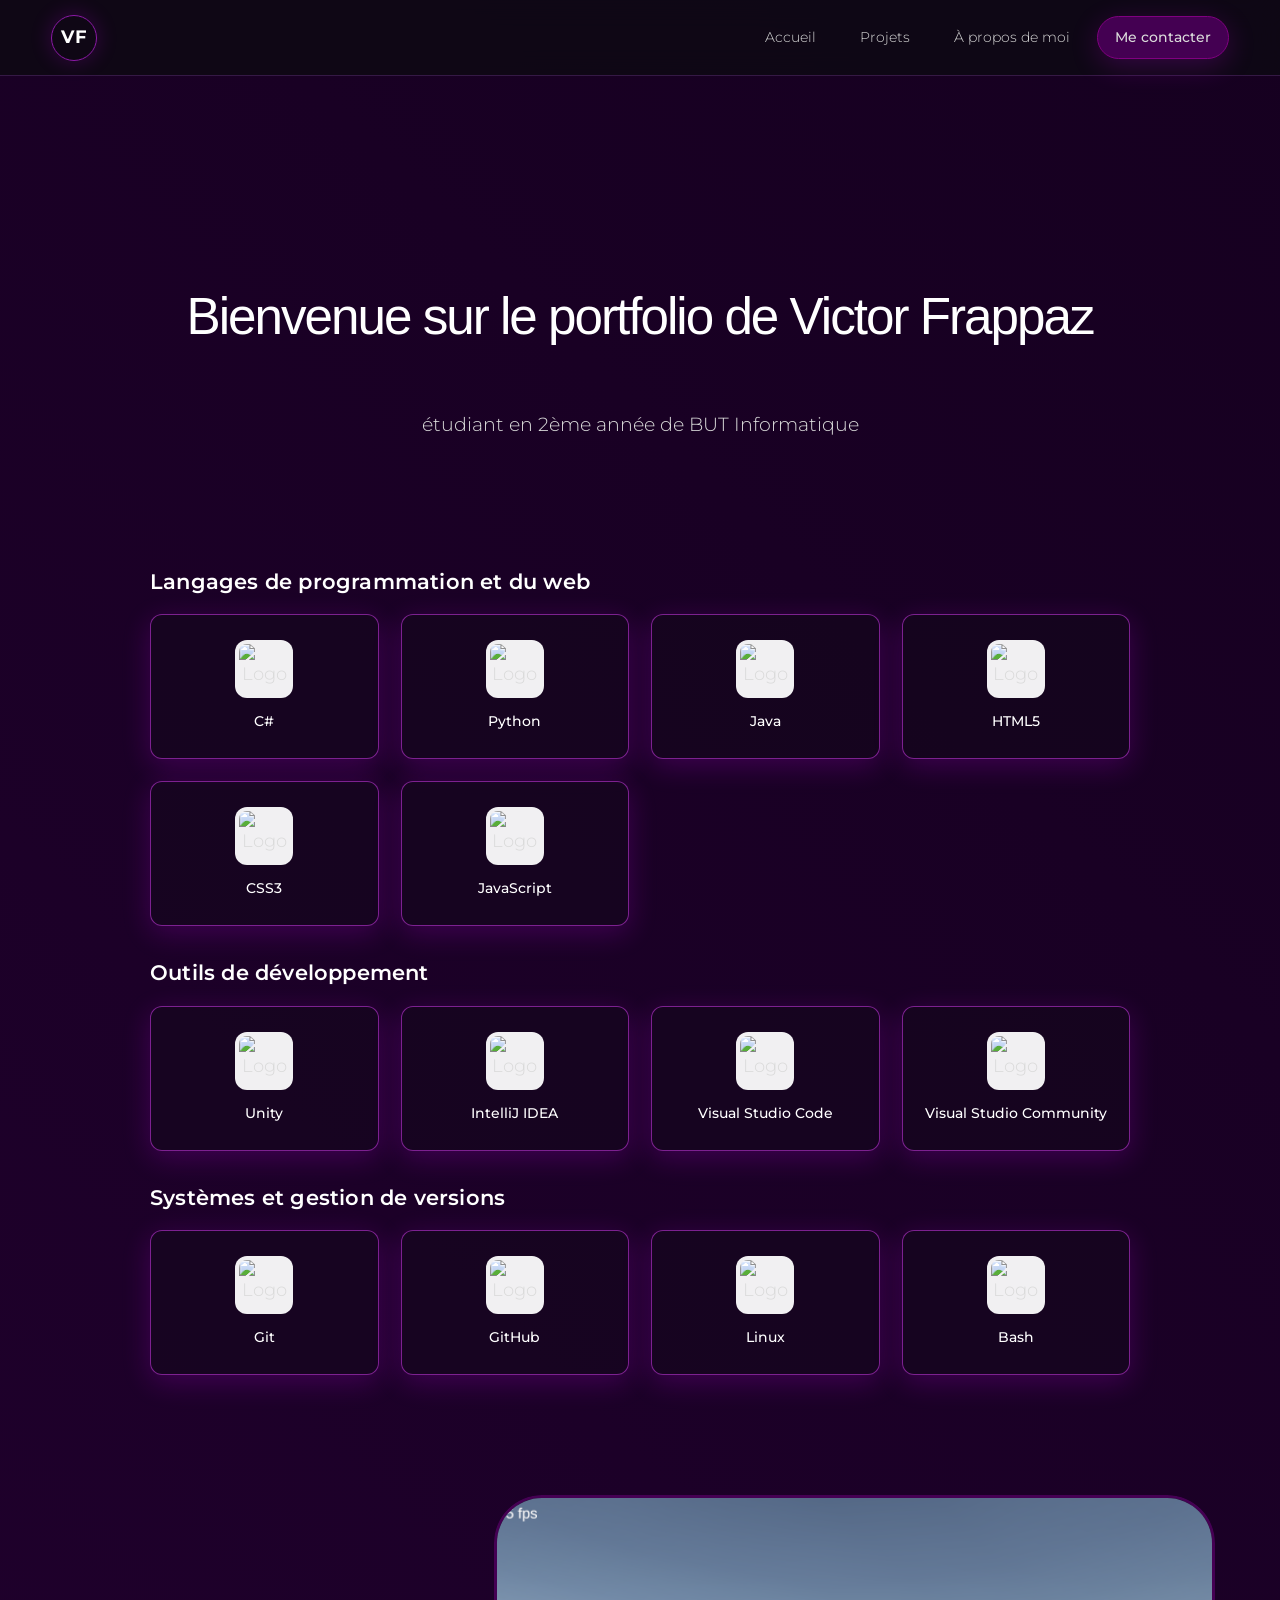
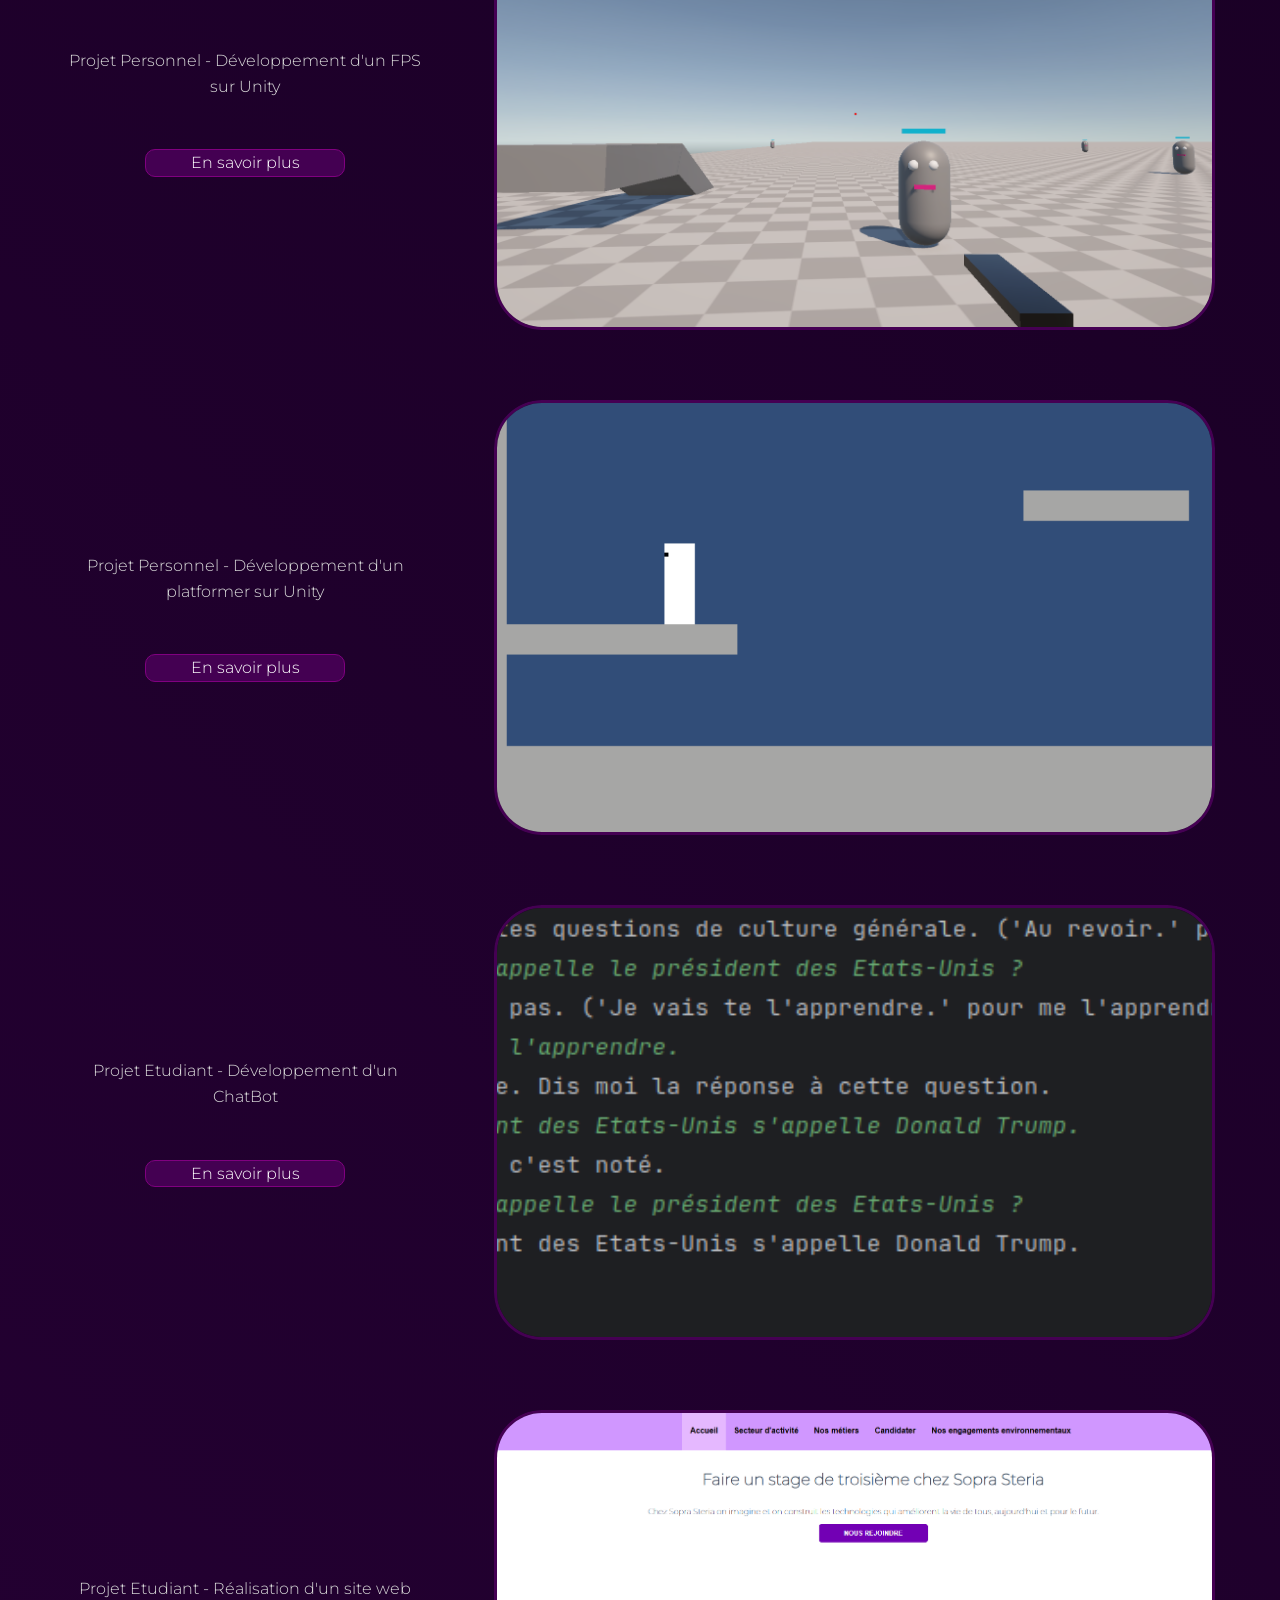
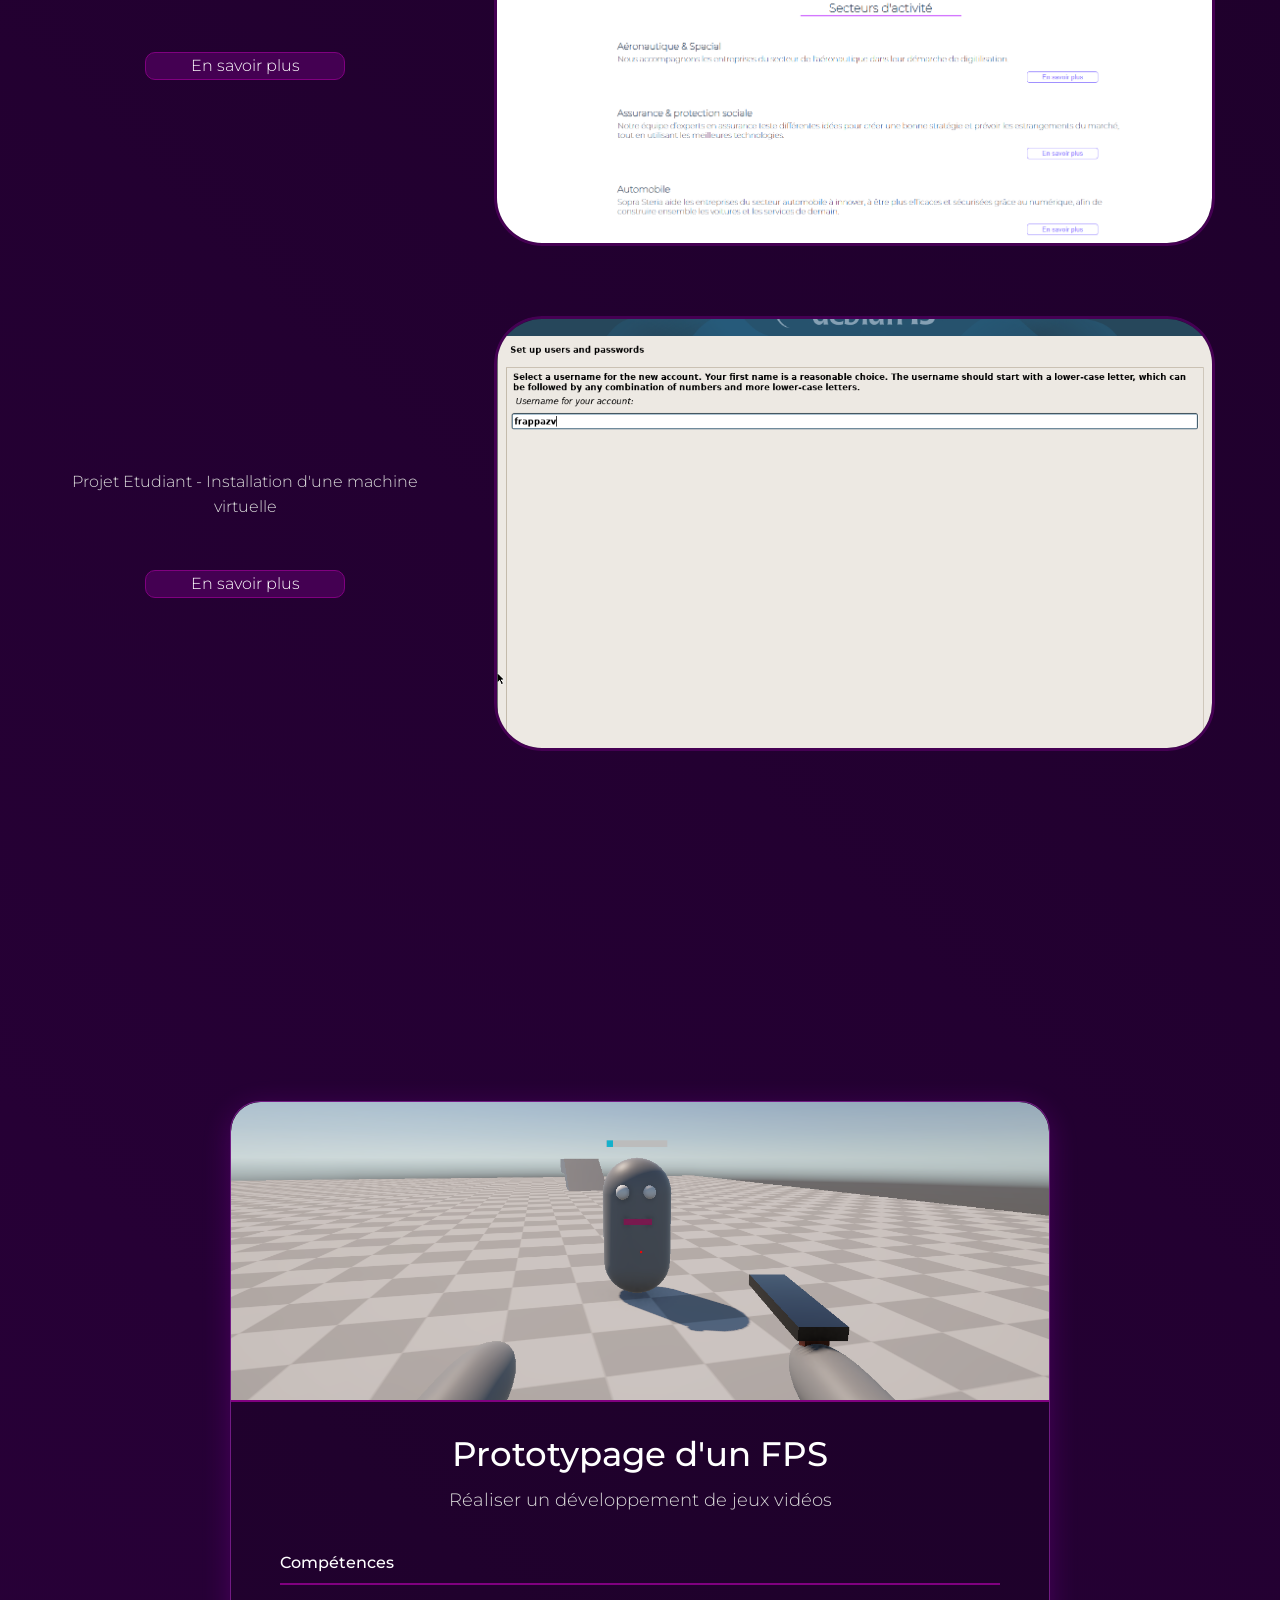
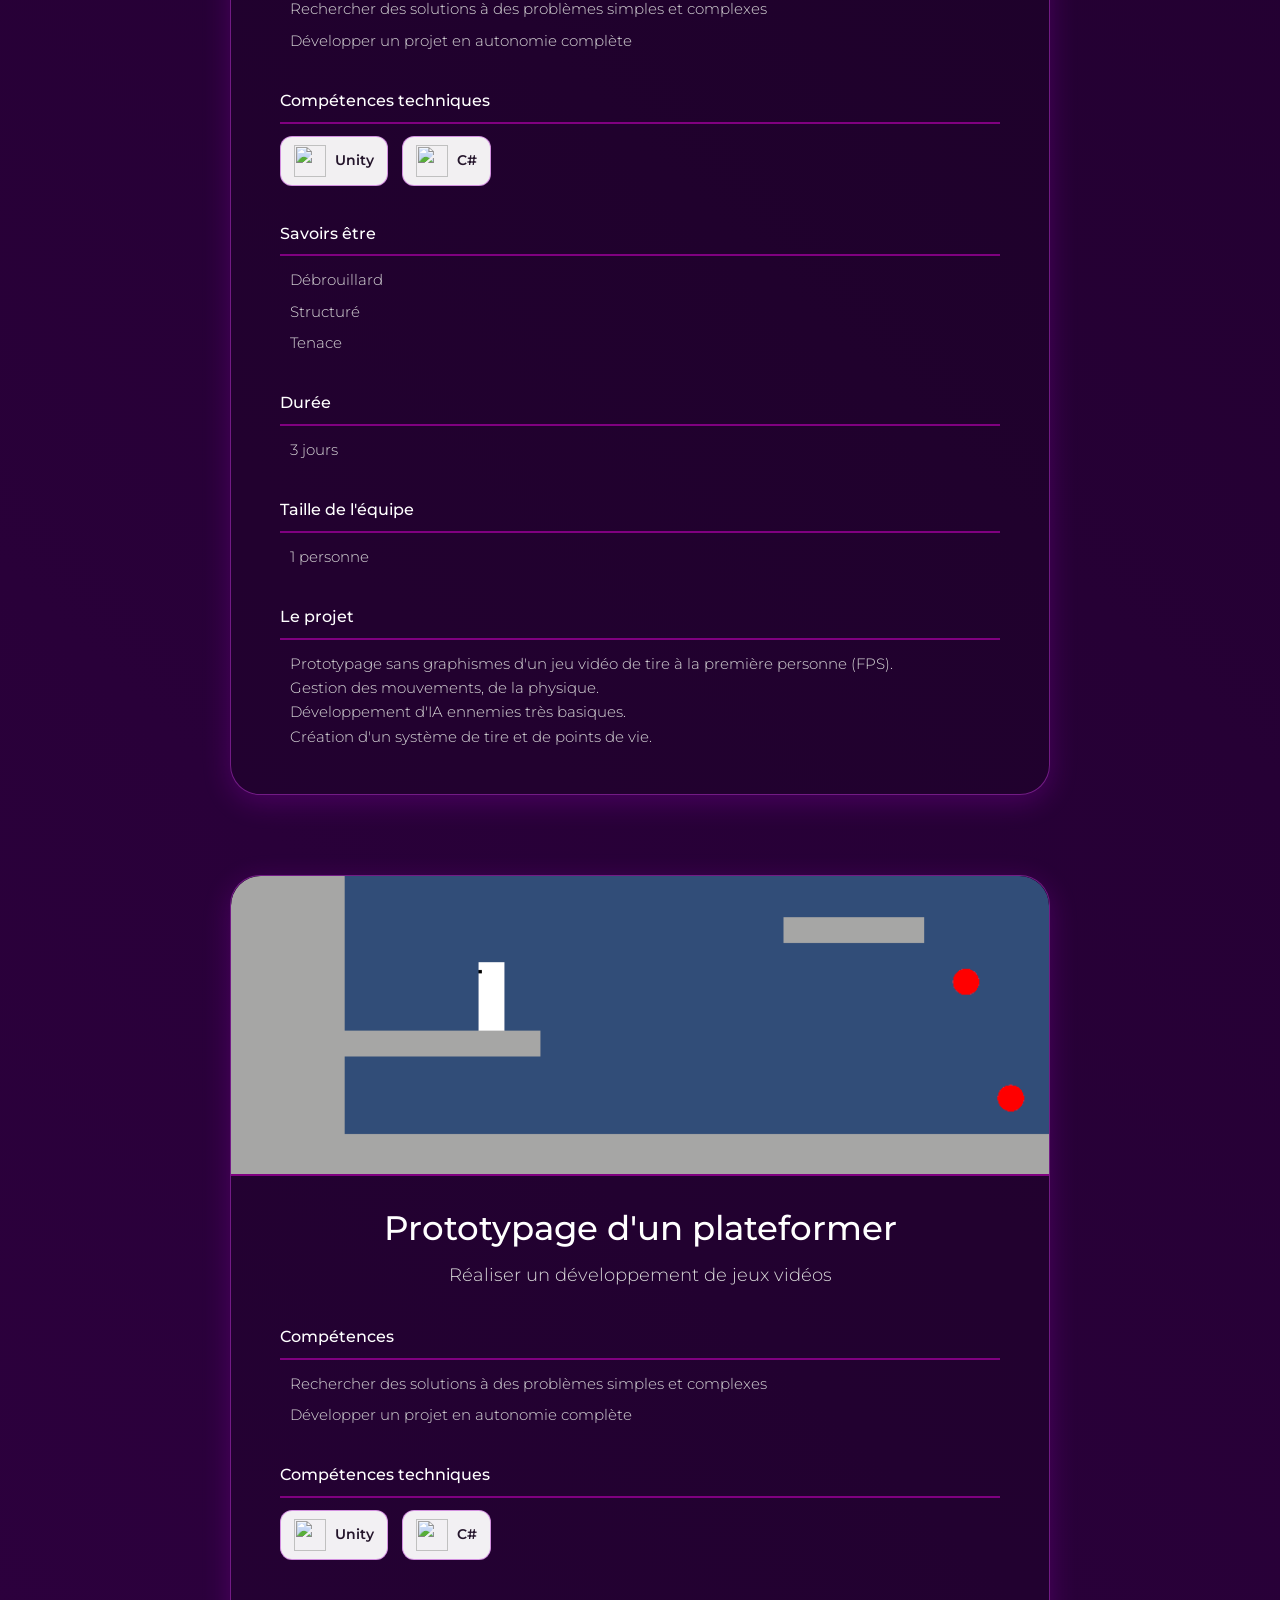
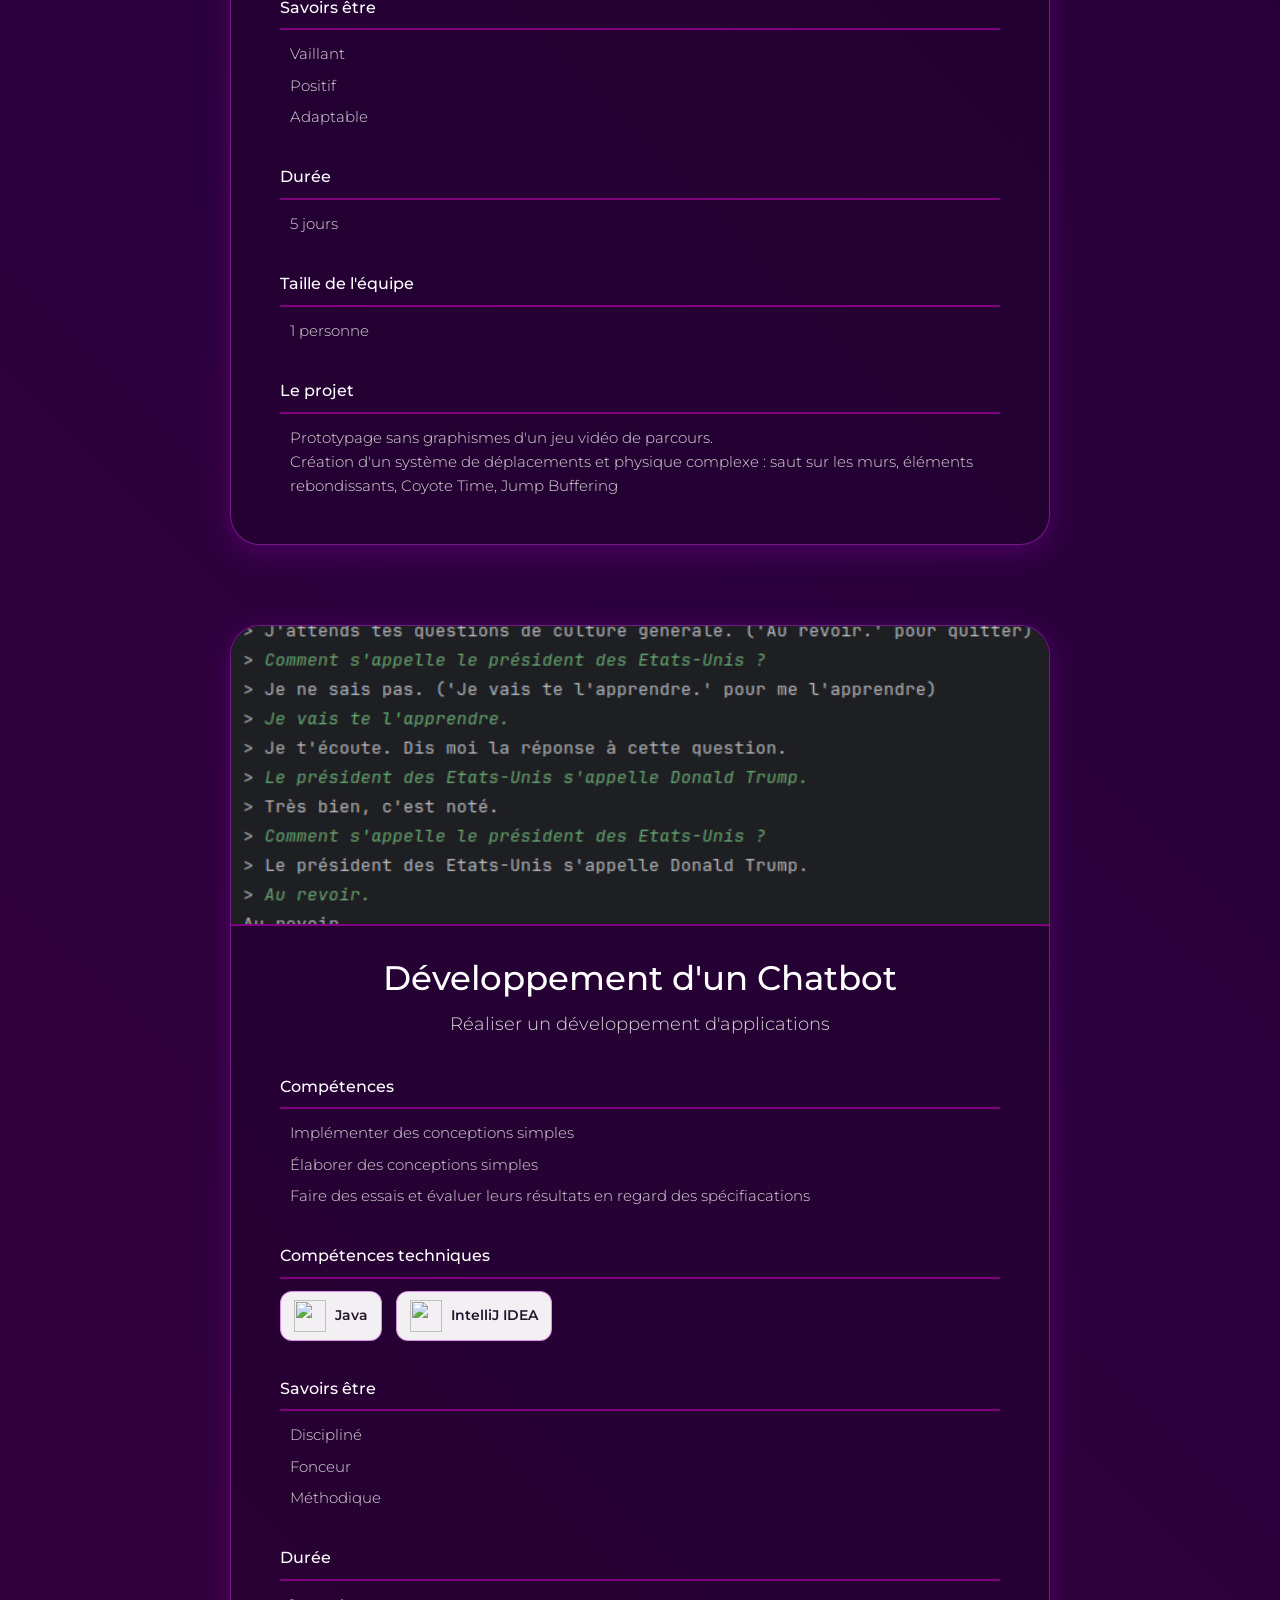
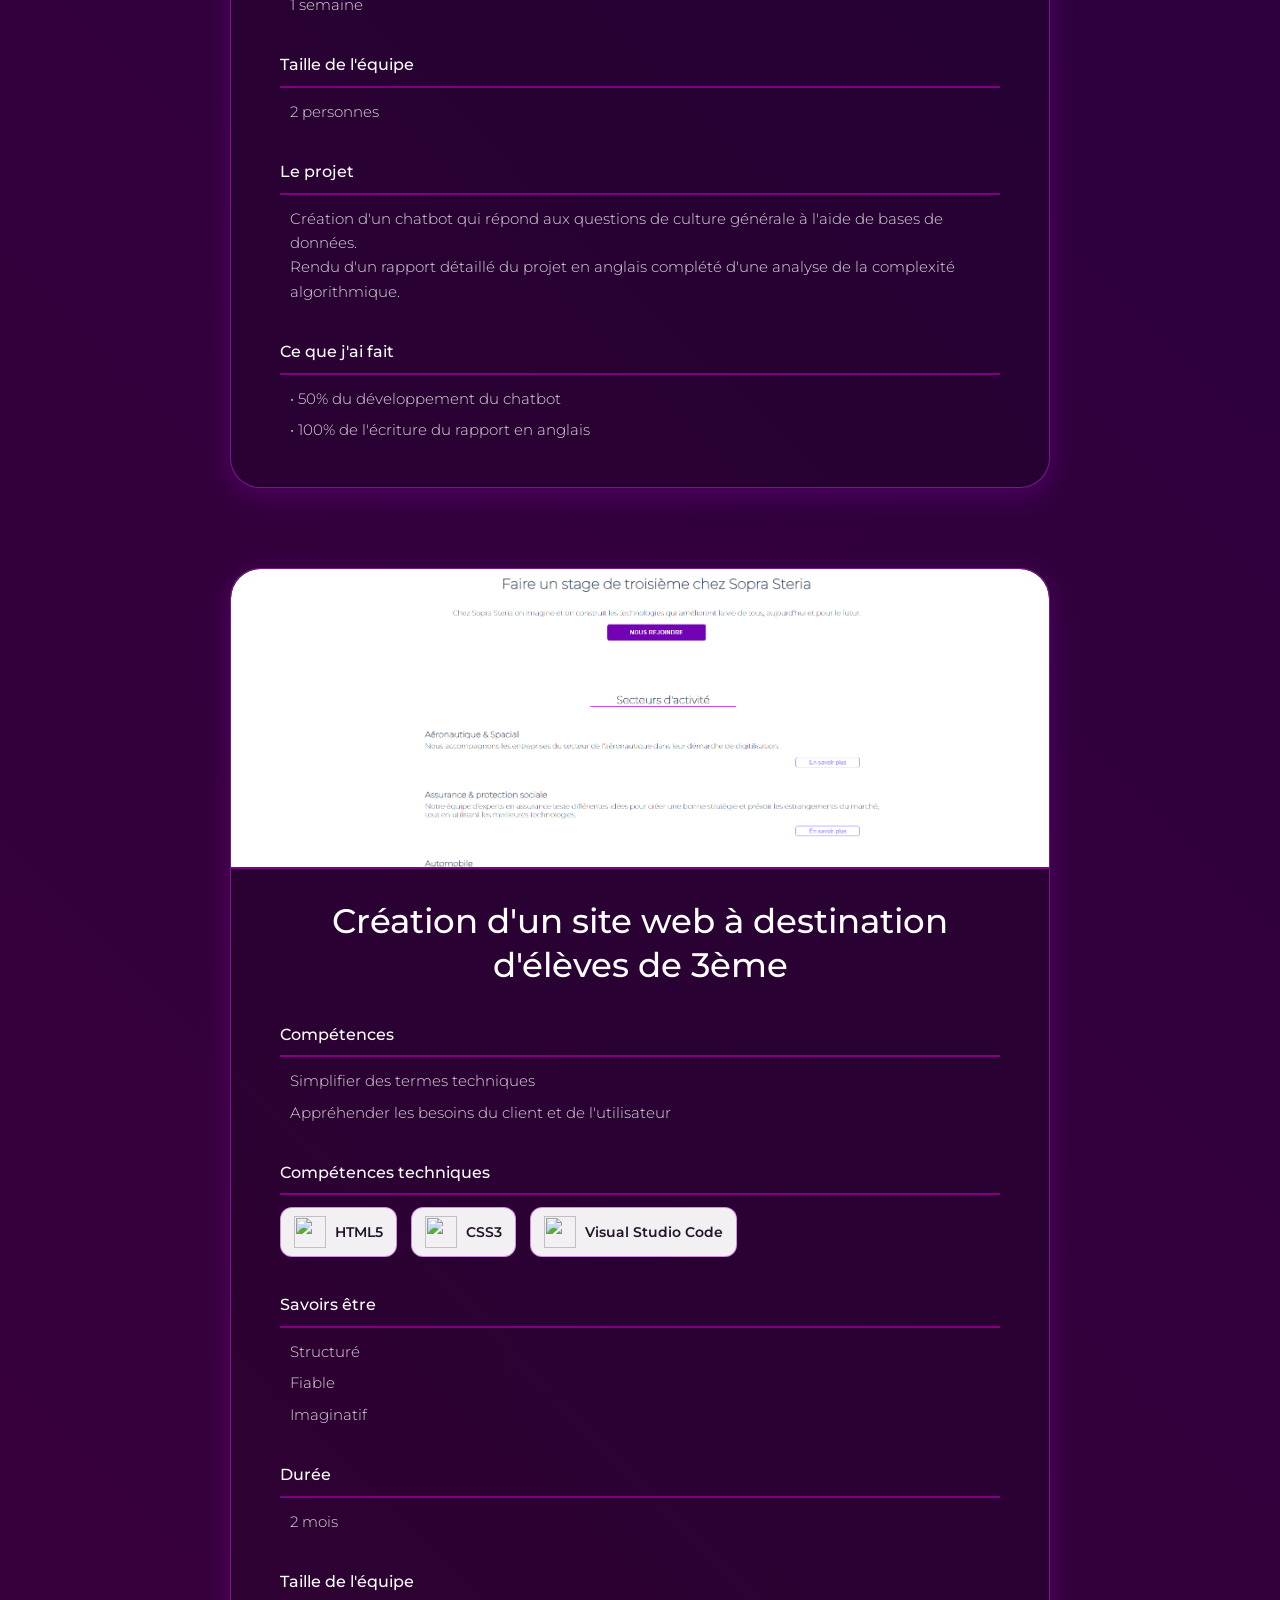
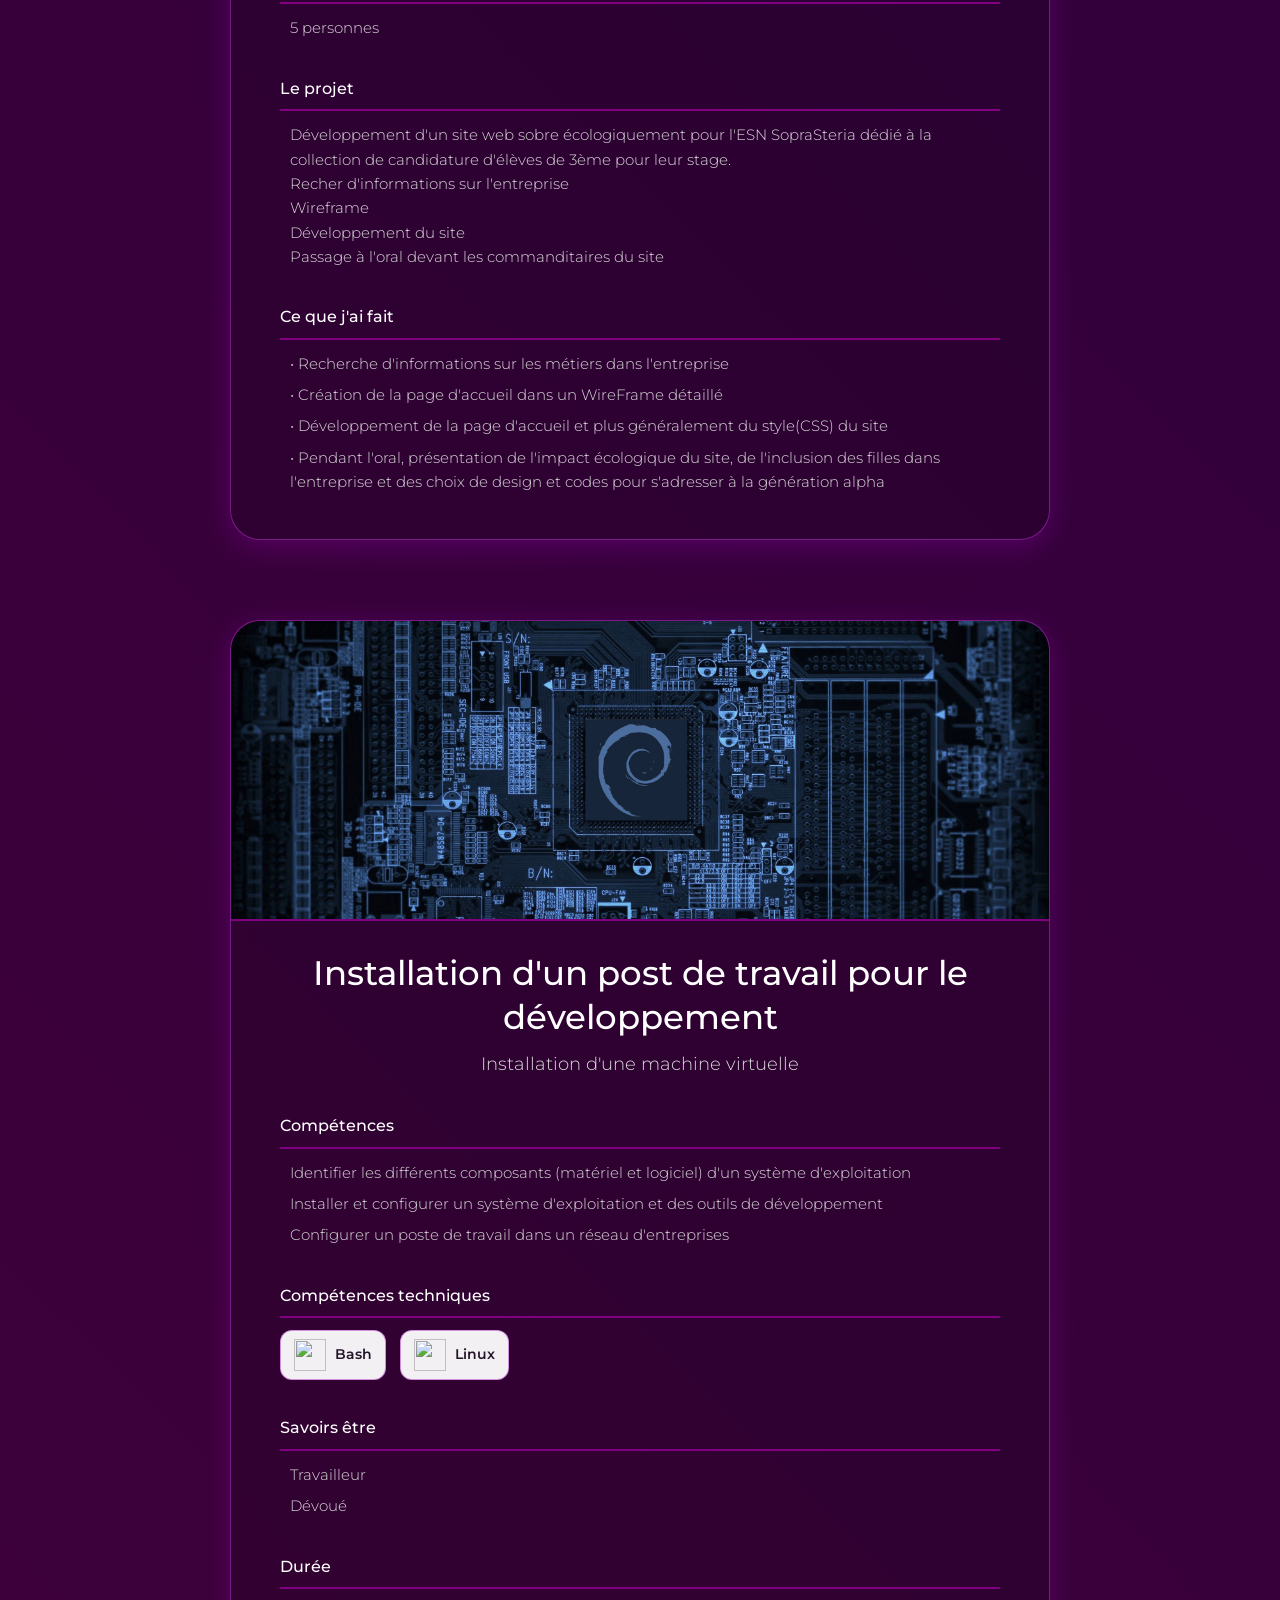
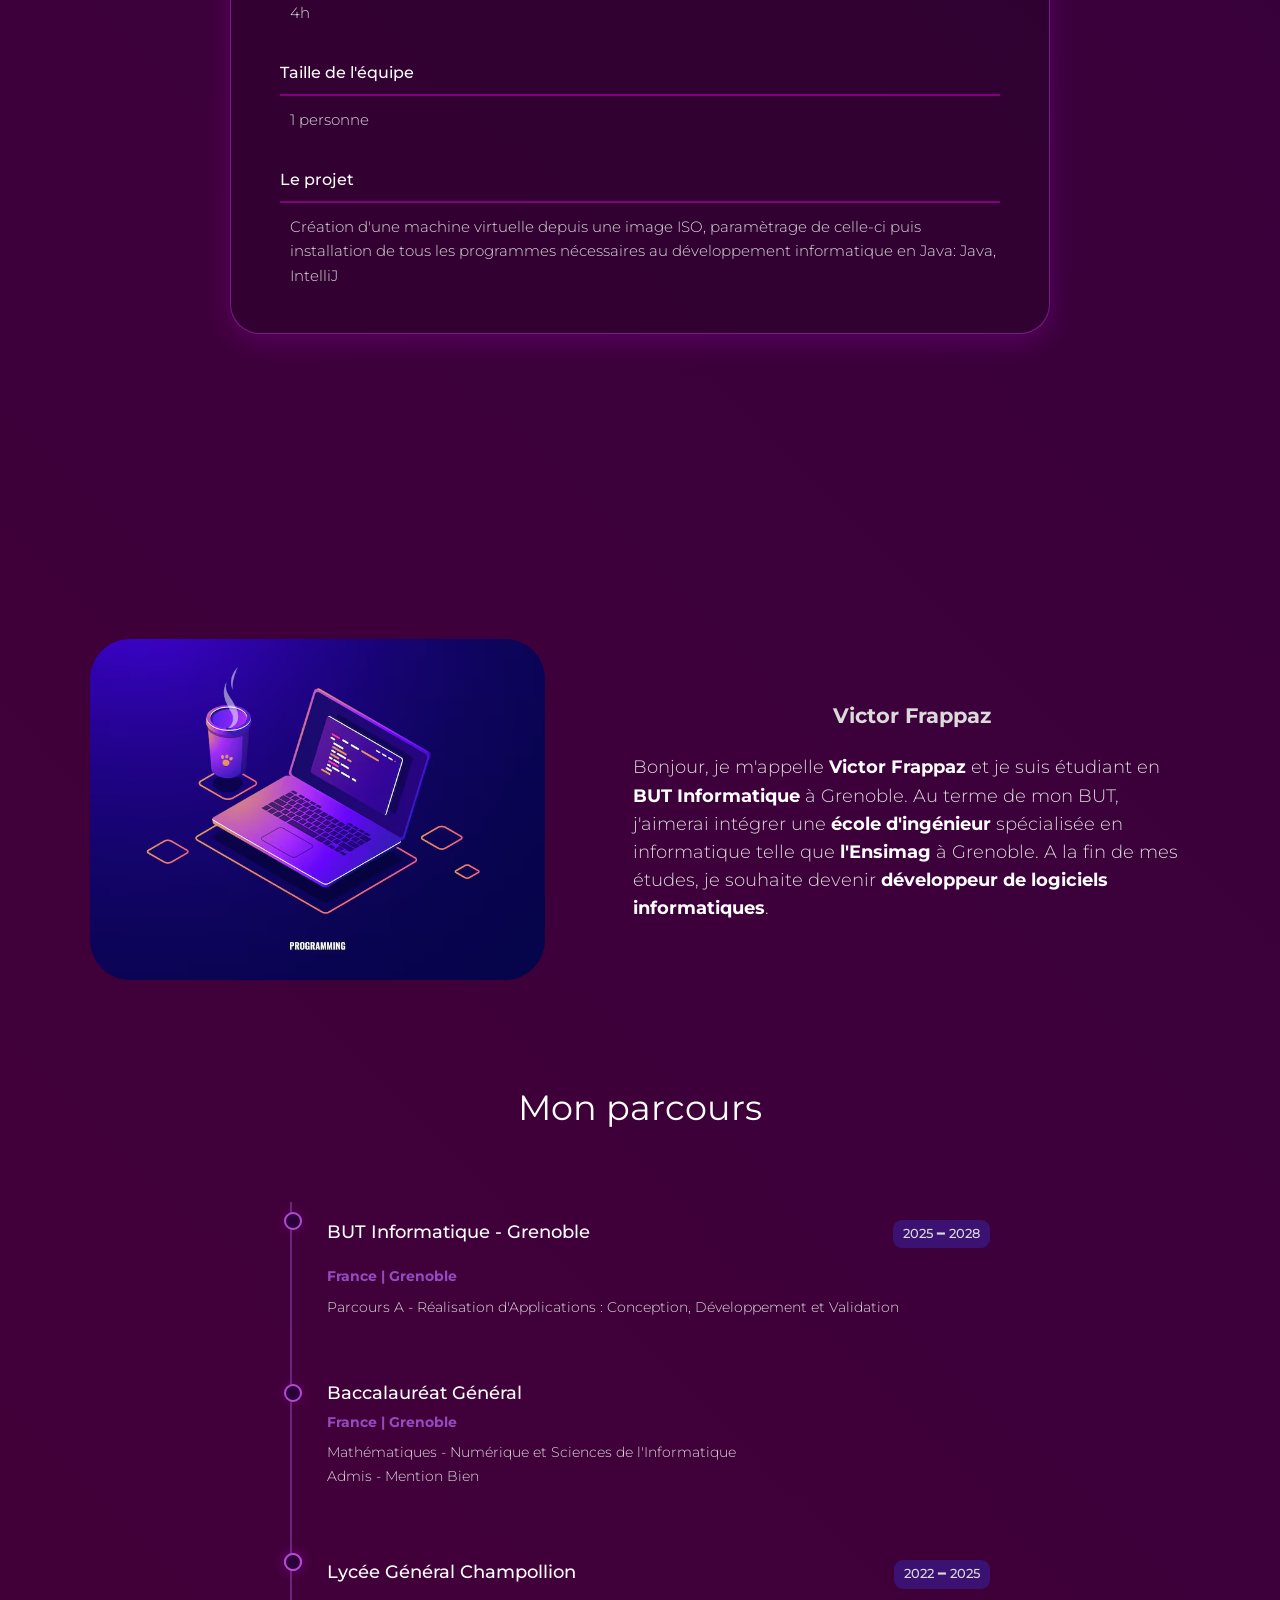
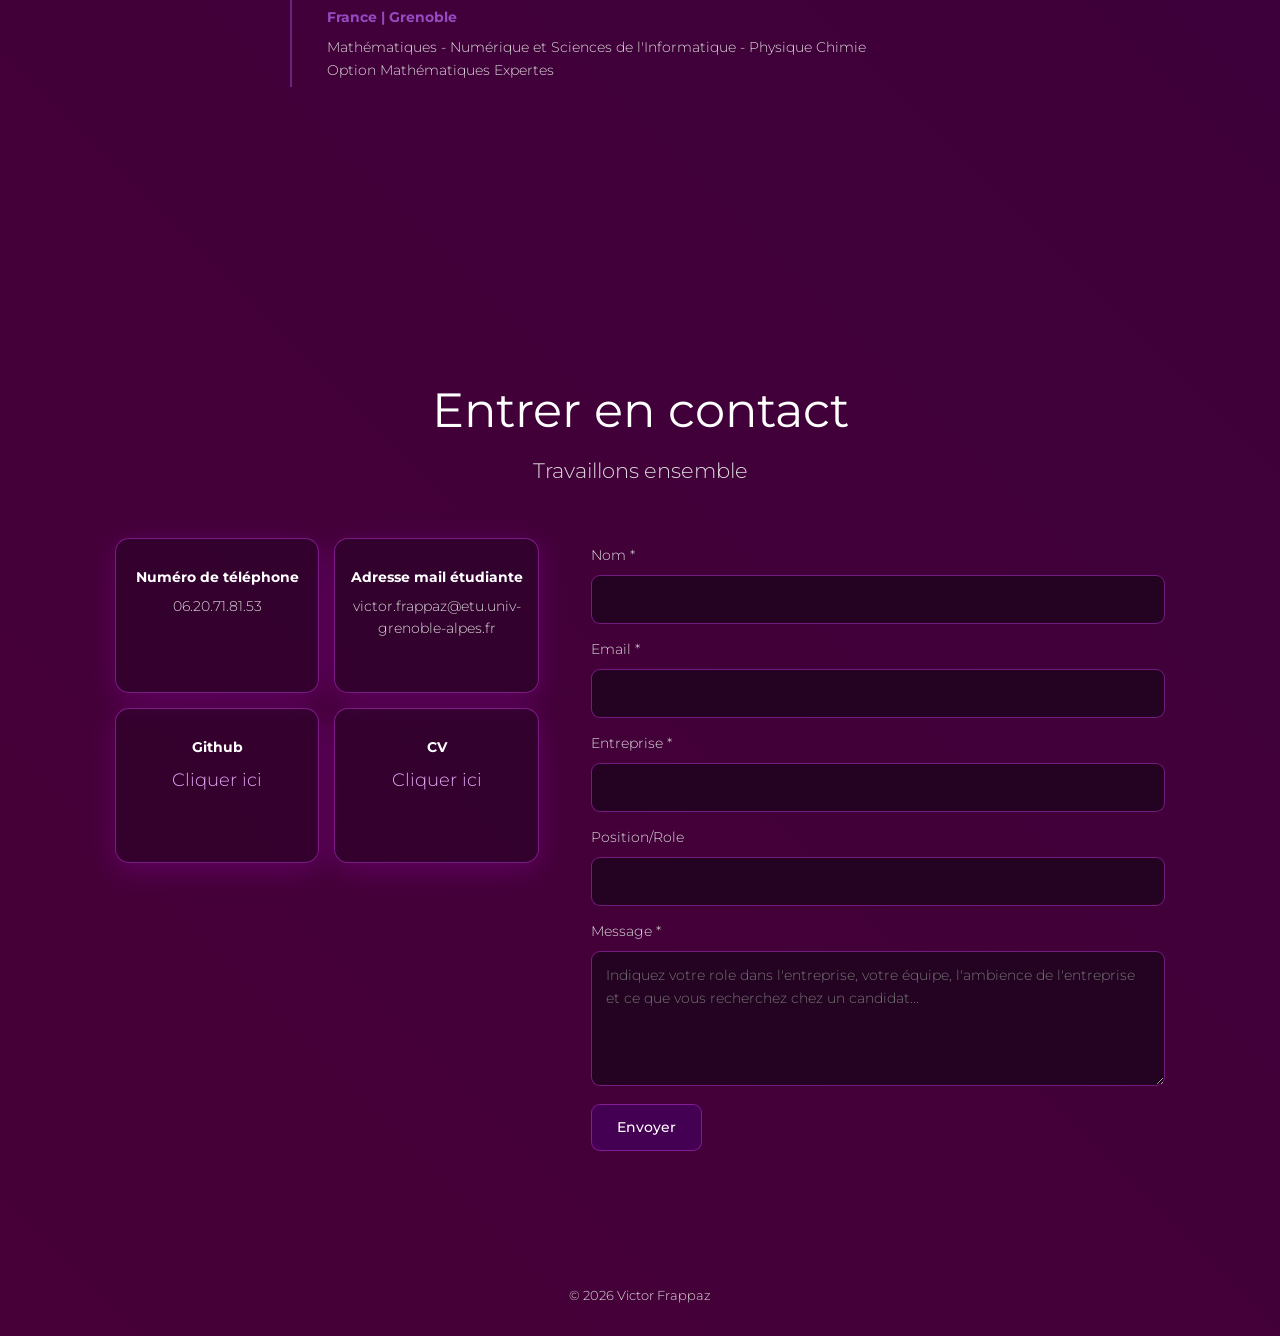
==== commit 890968d3: "Add files via upload" ====
--- a/portfolio.html
+++ b/portfolio.html
@@ -498,8 +498,8 @@
                     </div>
                     <div class="moyenContact">
                         <span class="icon-speech"></span>
-                        <p><strong>Lettre de motivation</strong></p>
-                        <a href="https://github.com/victor-frappaz/">Cliquer ici</a>
+                        <p><strong>CV</strong></p>
+                        <a href="https://canva.link/ar3rz9wt1kft4f4">Cliquer ici</a>
                     </div>
                 </div>
                 <form action="" id="contact-form" novalidate="novalidate">
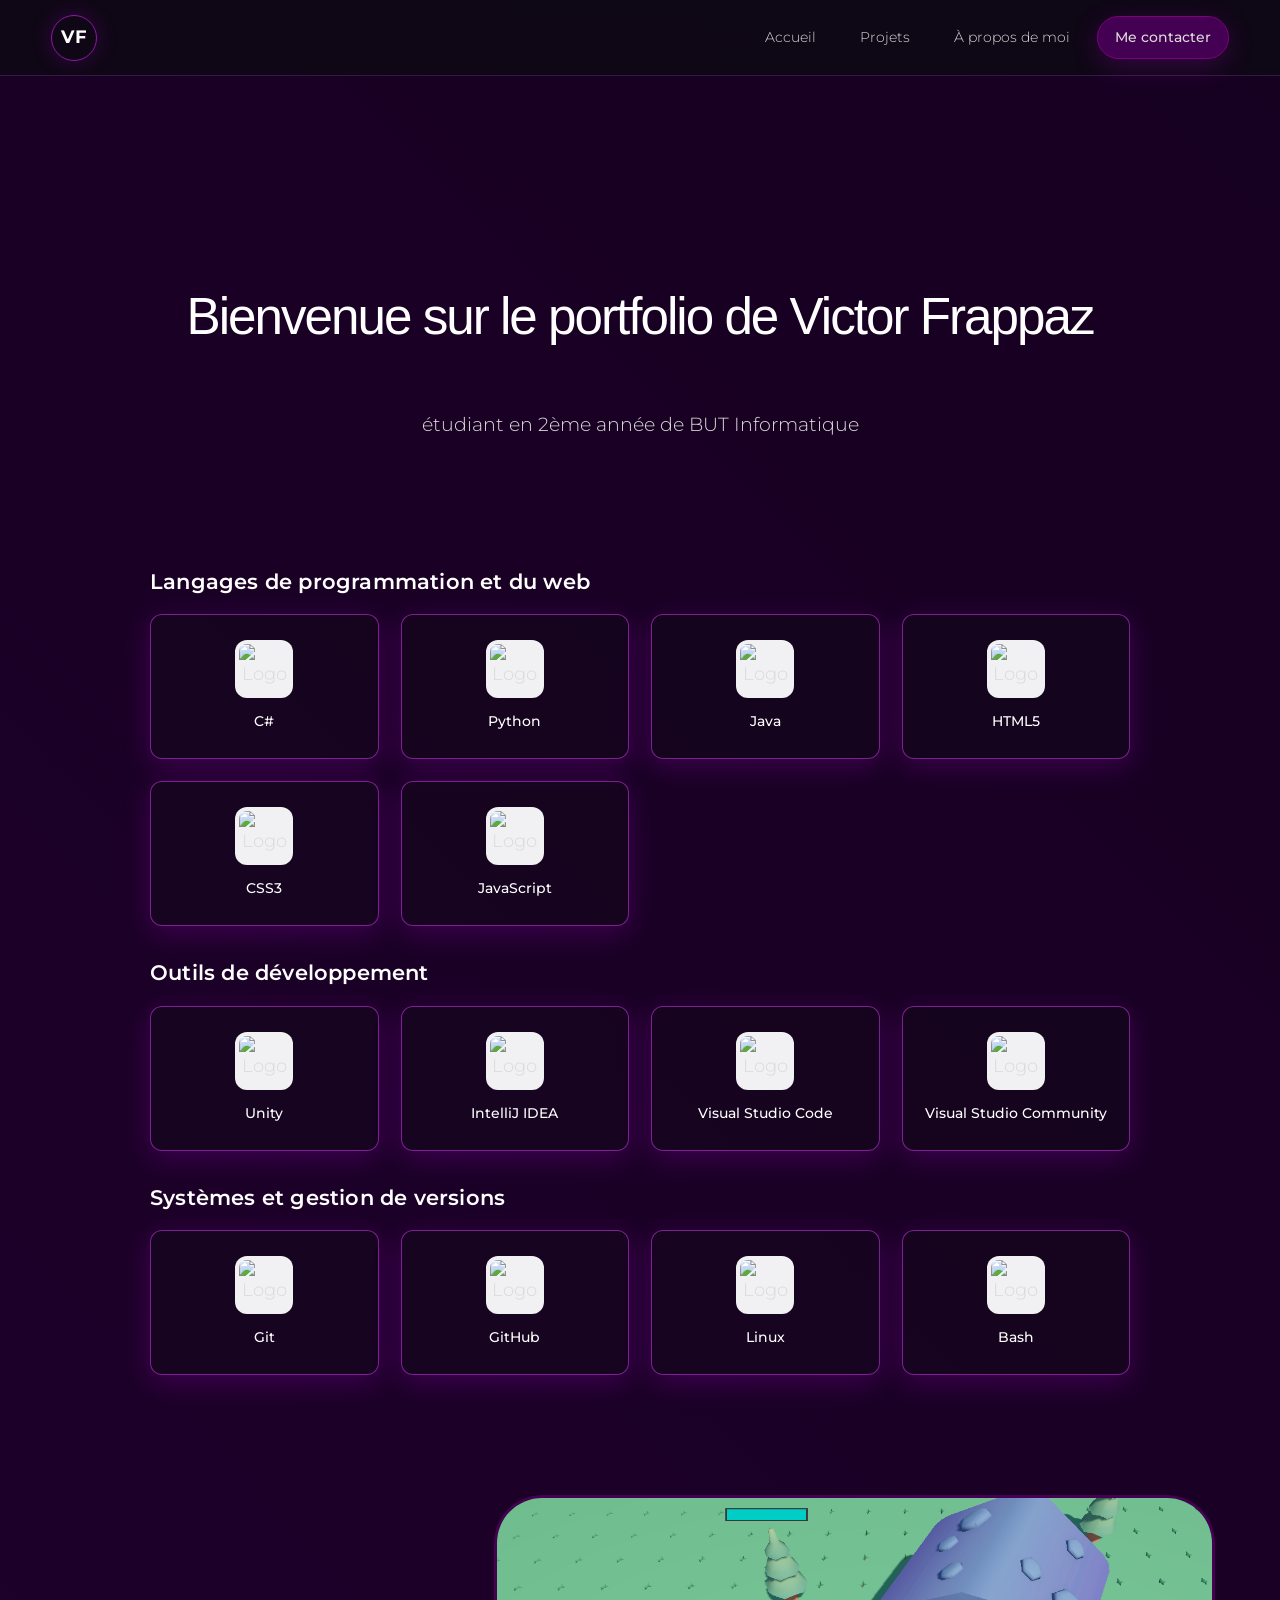
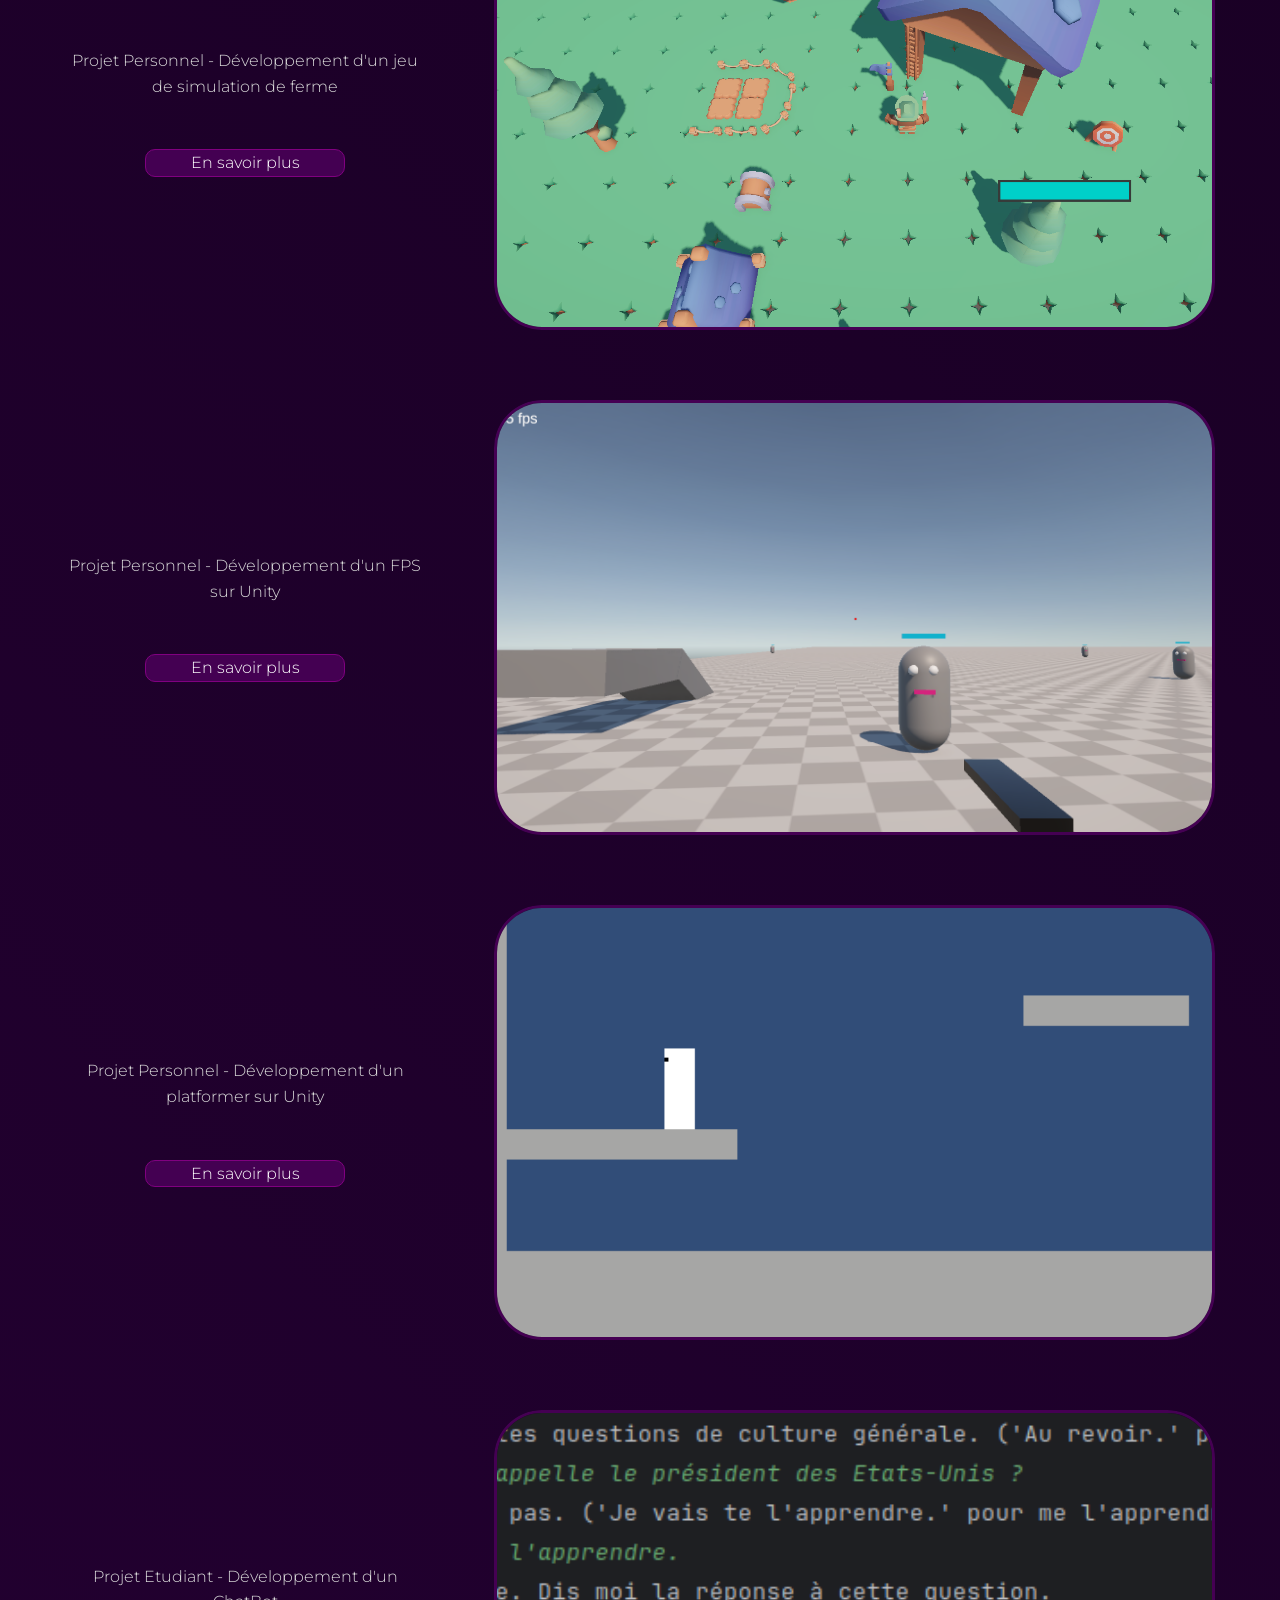
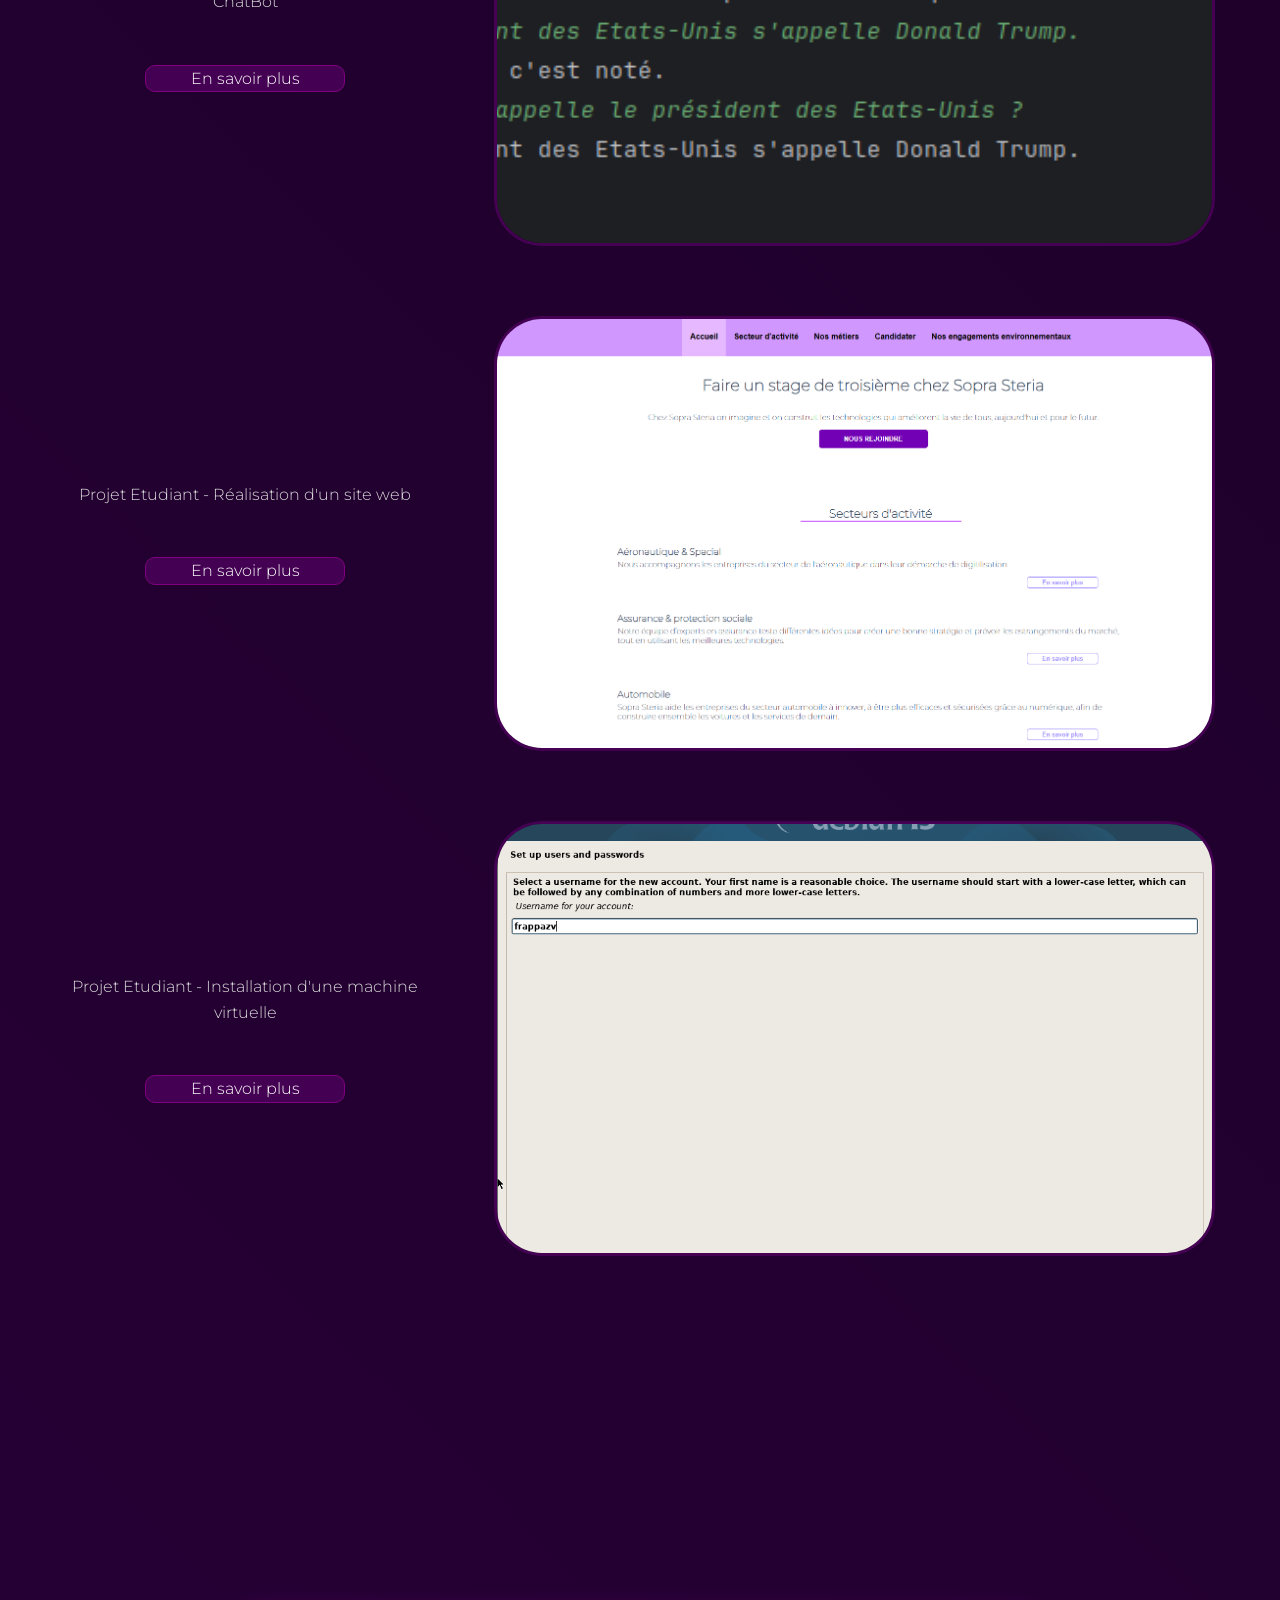
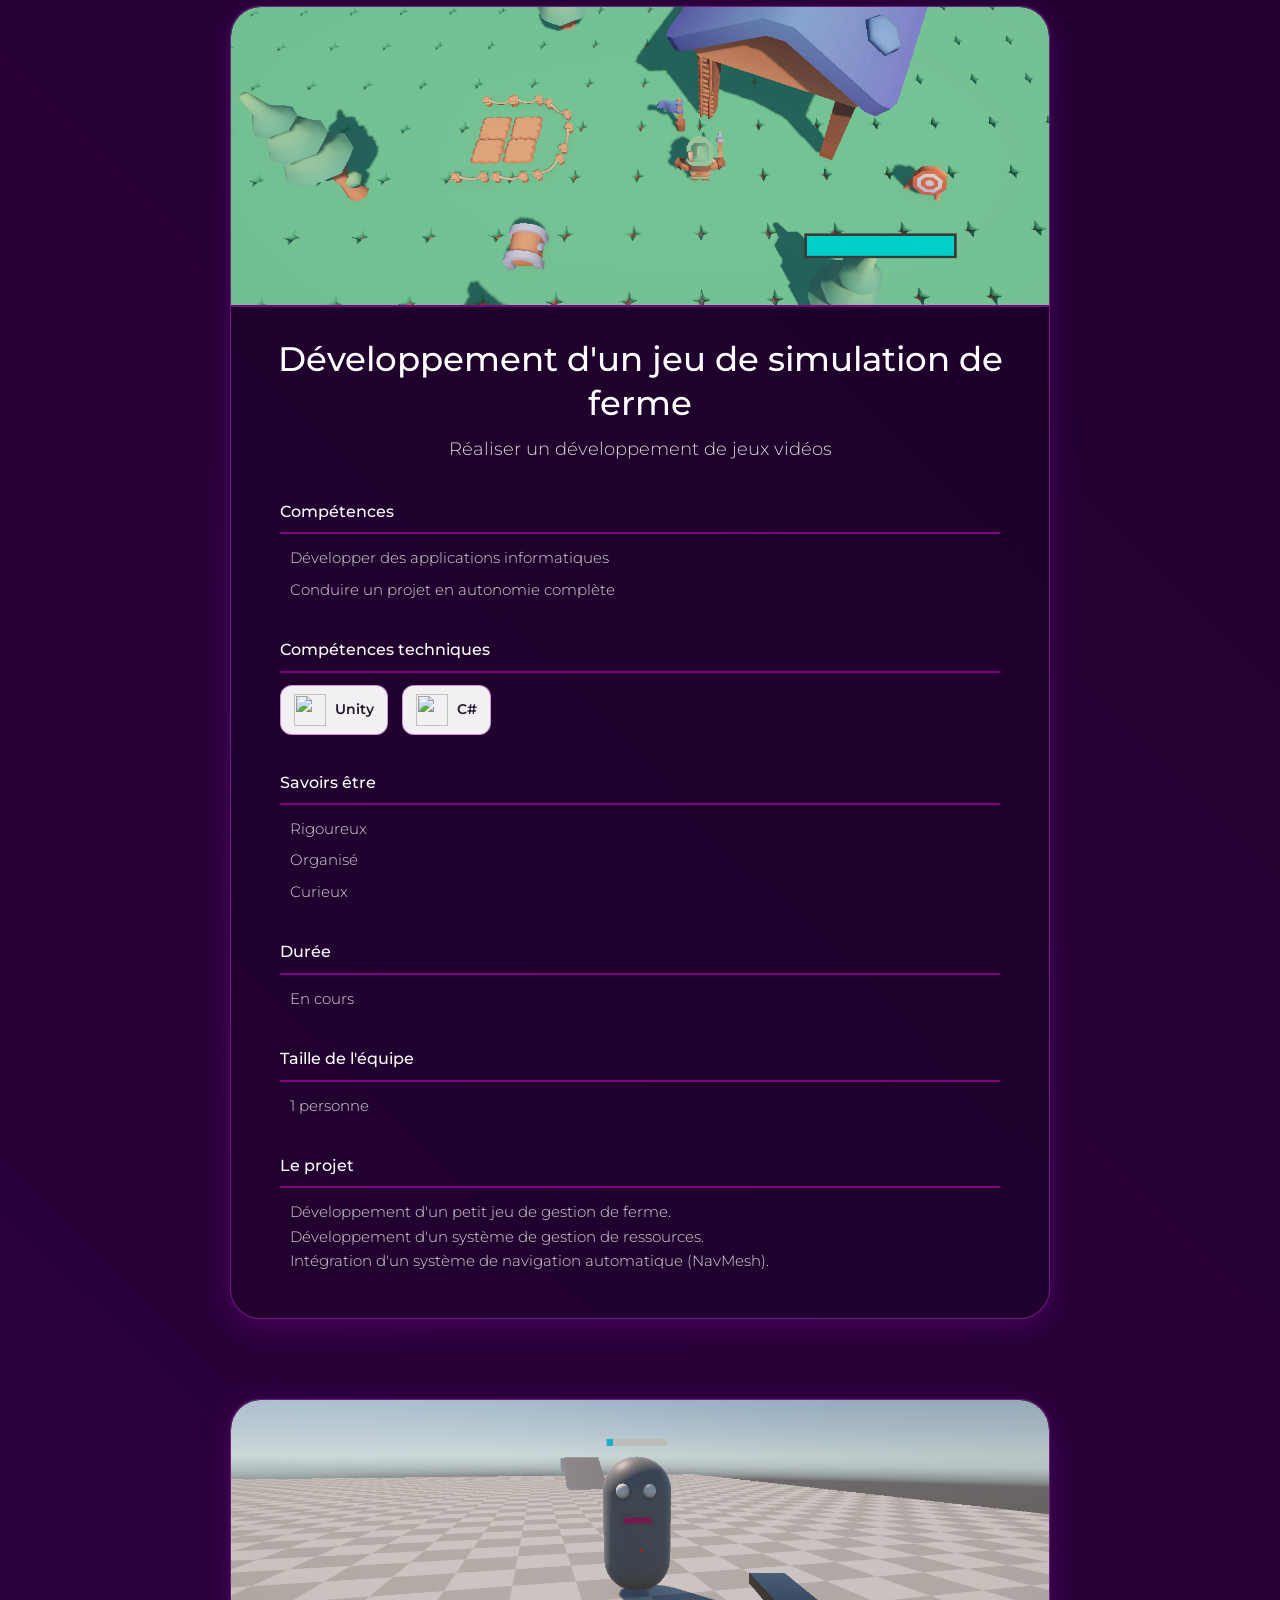
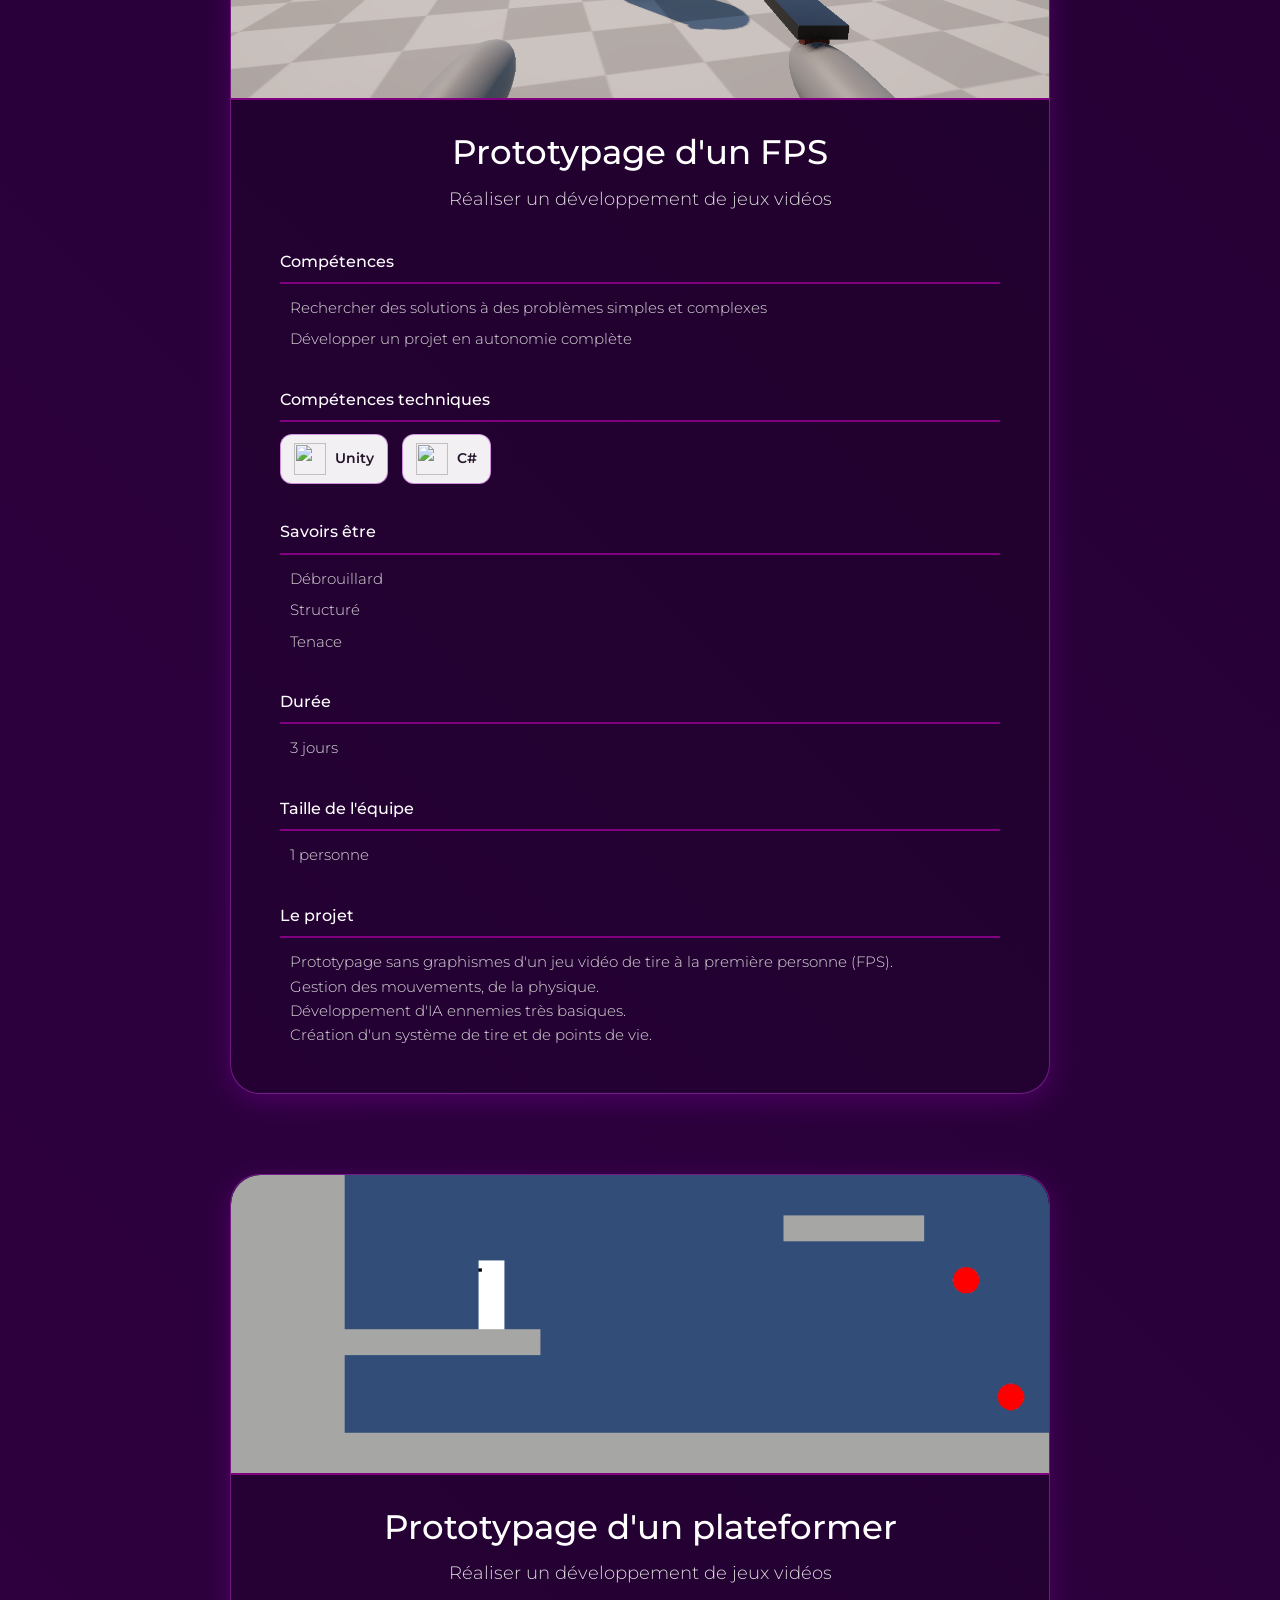
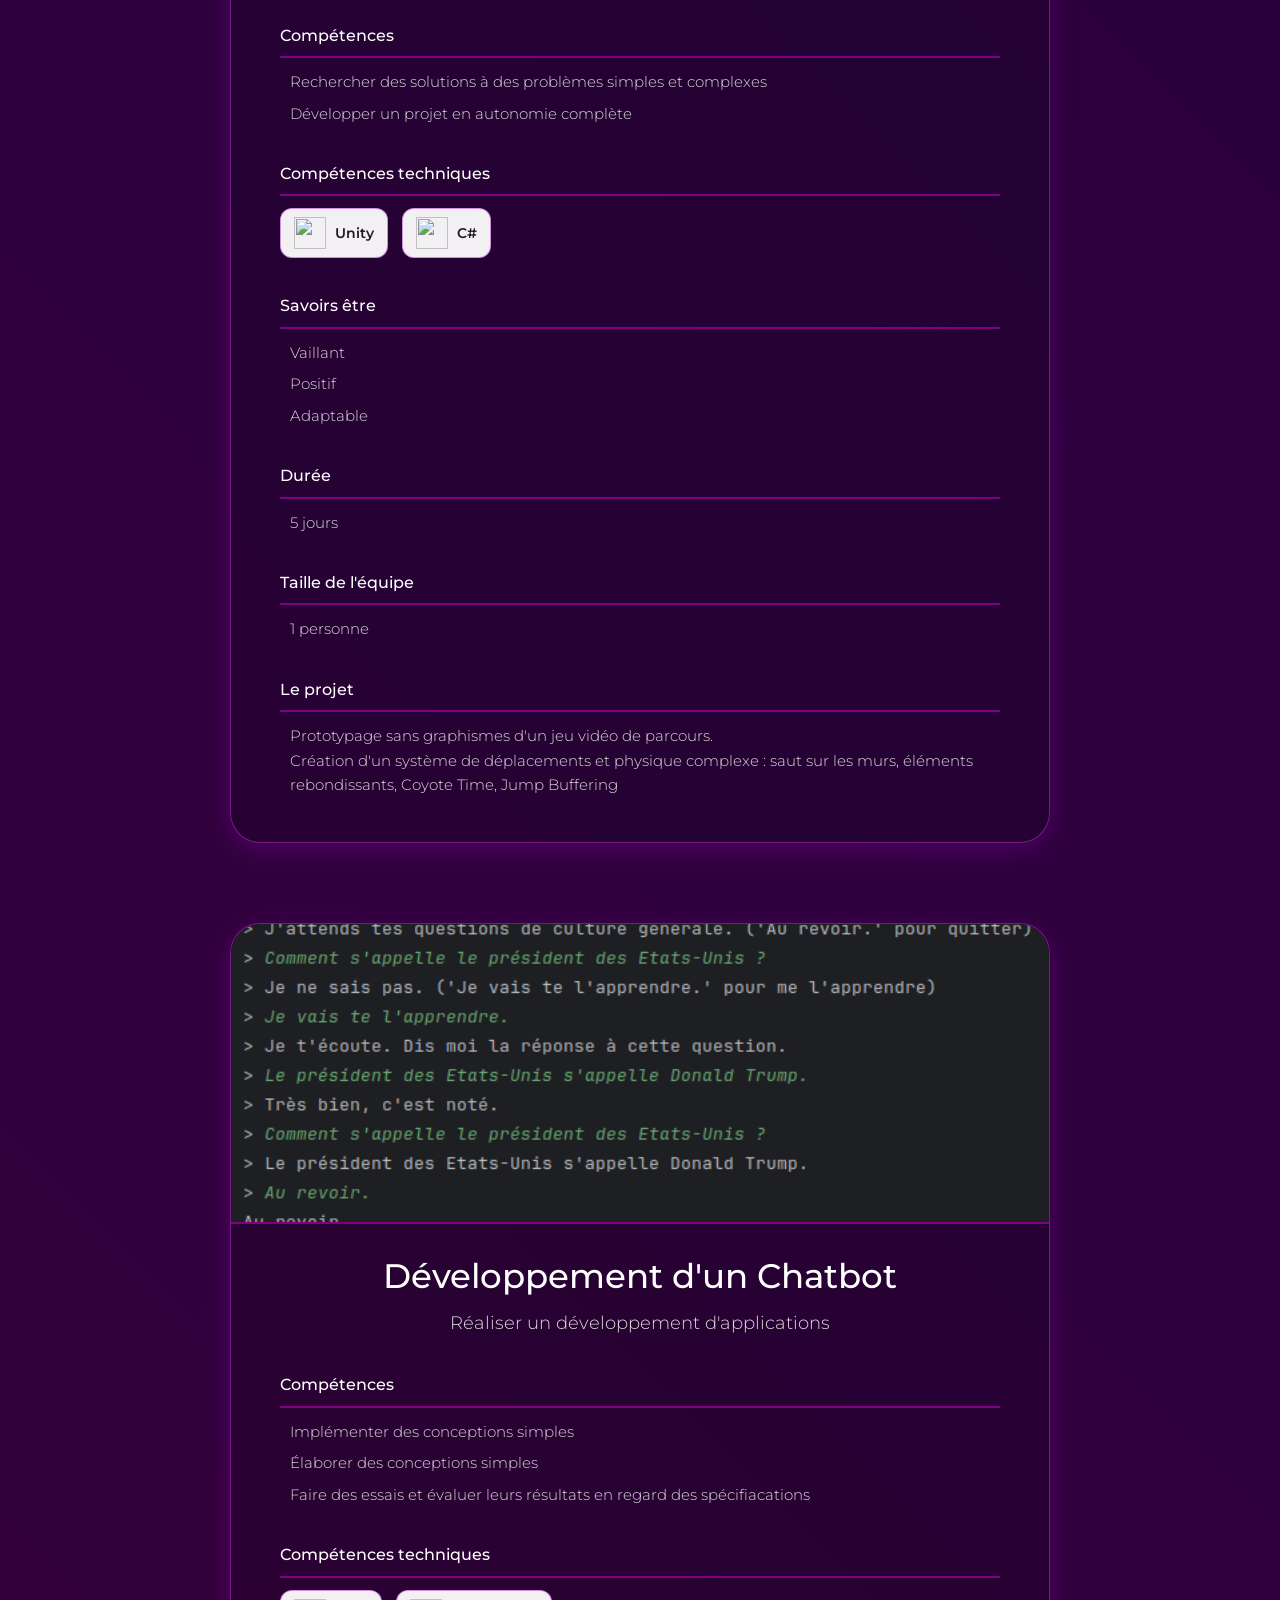
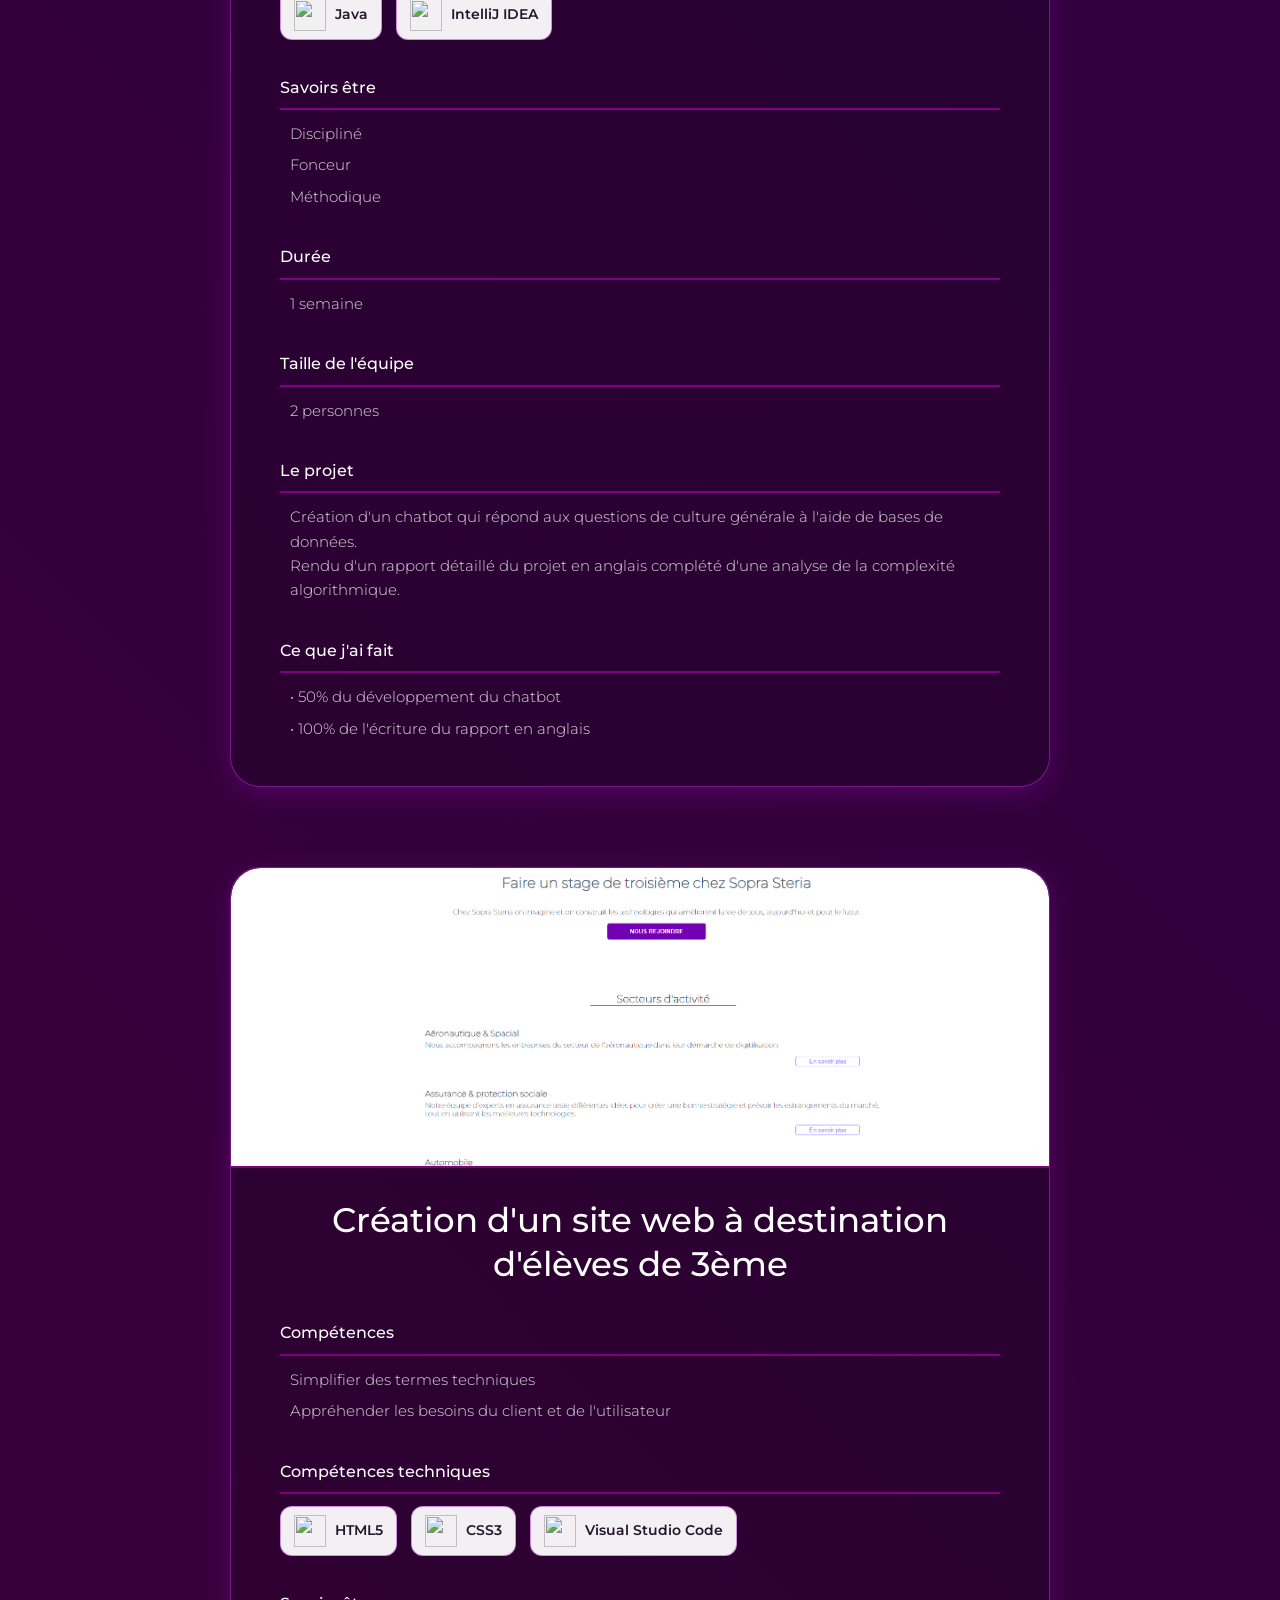
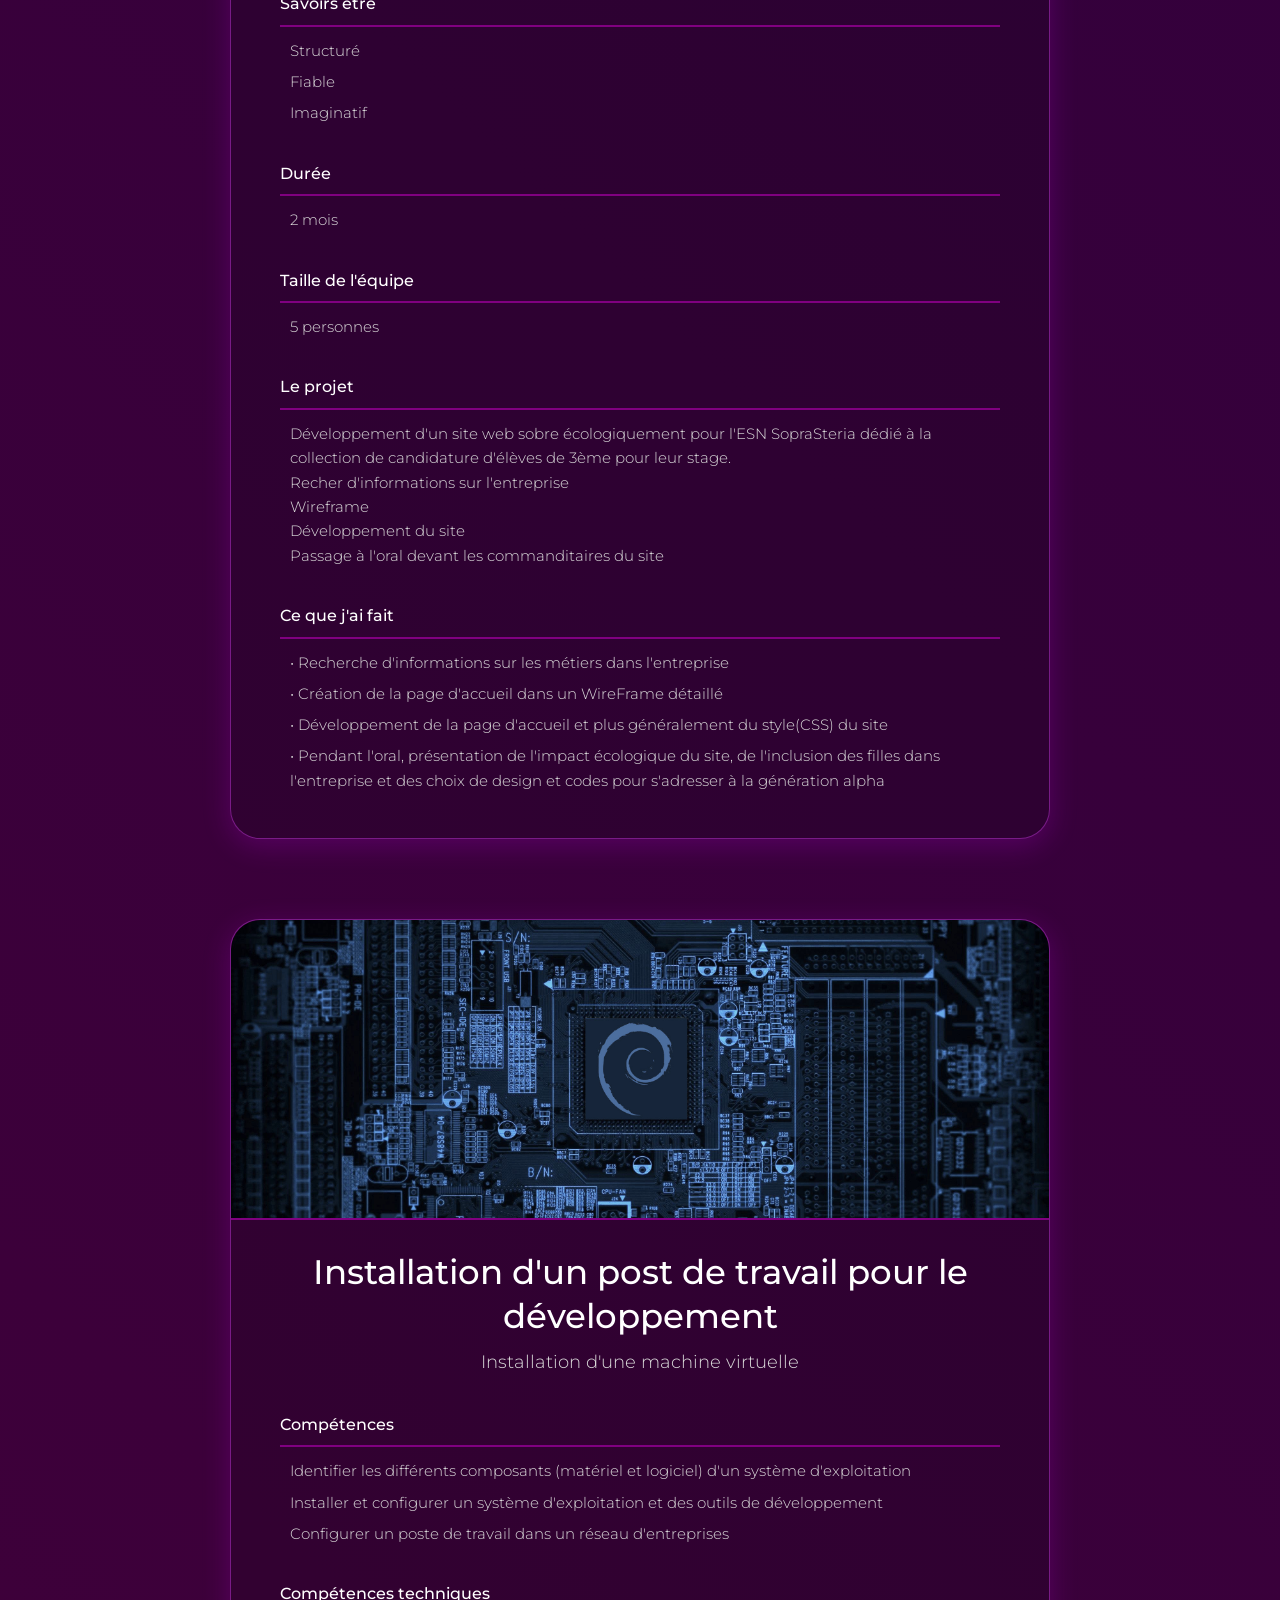
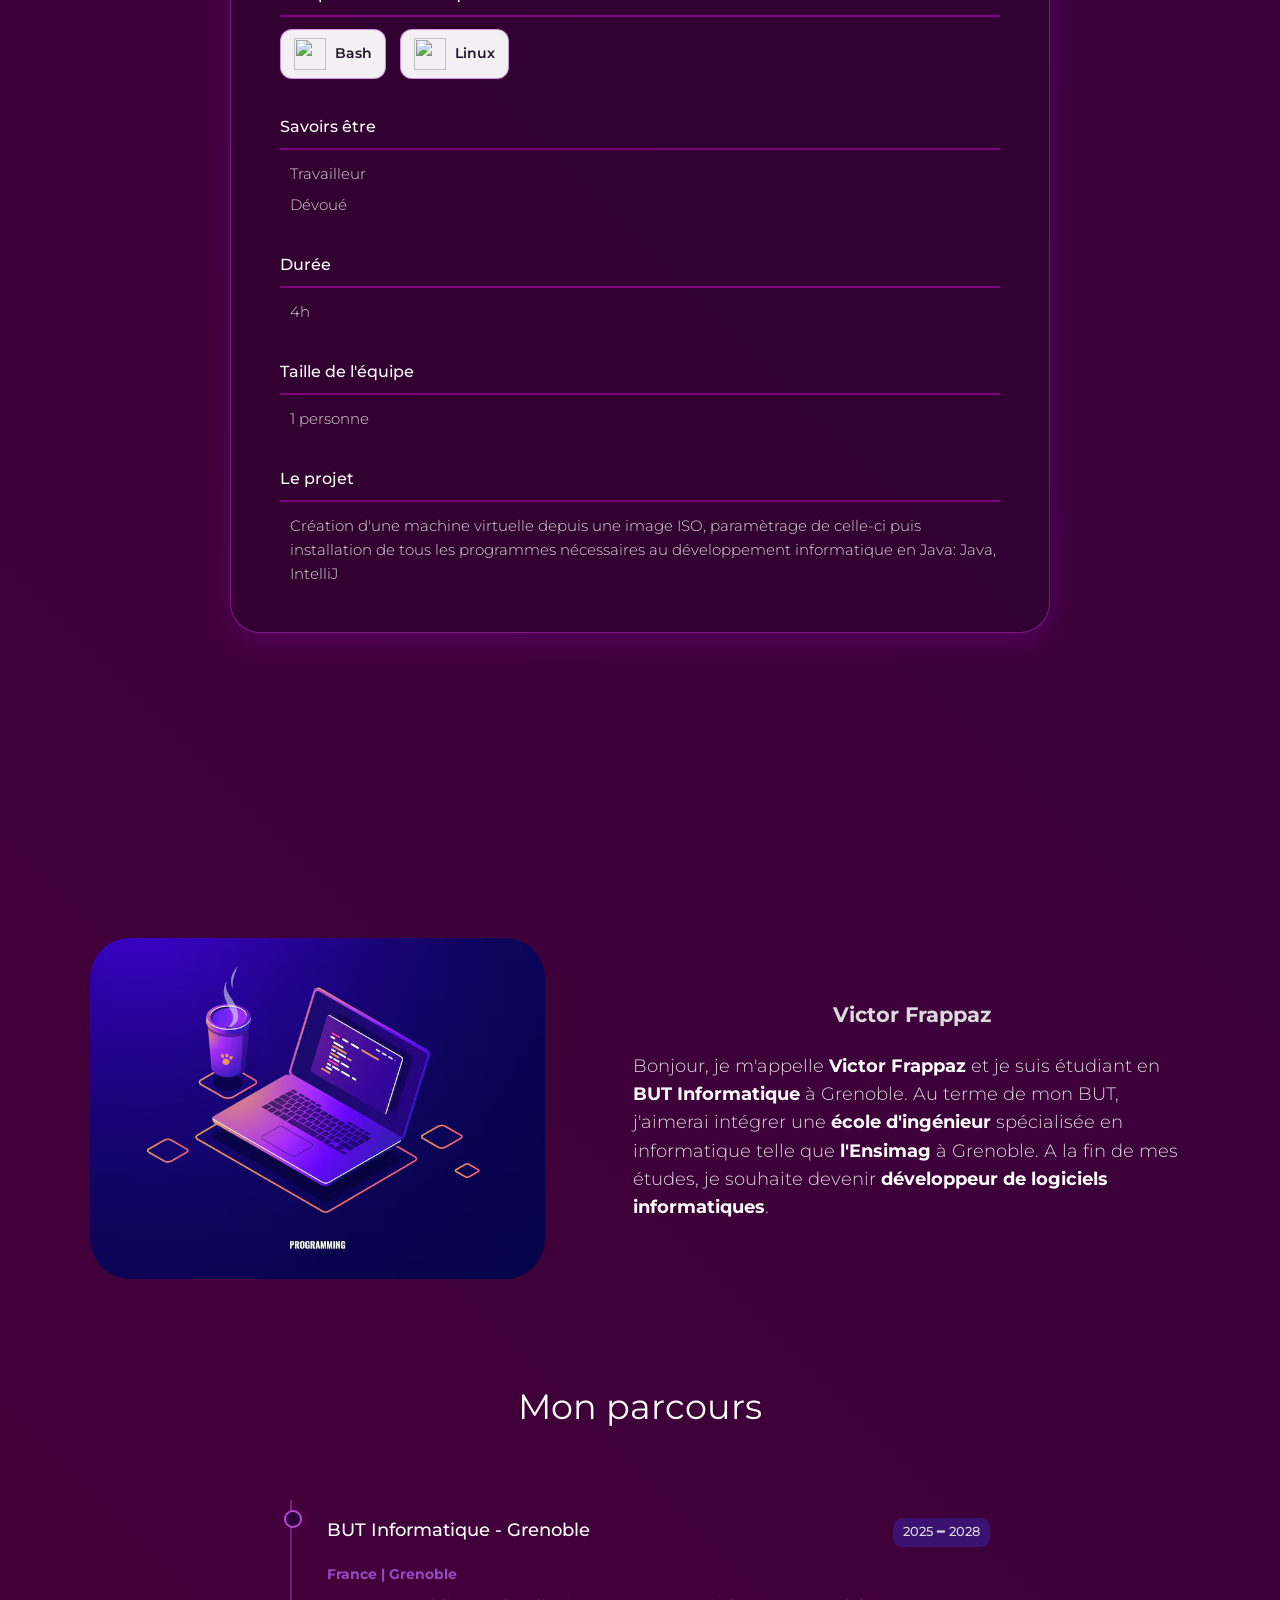
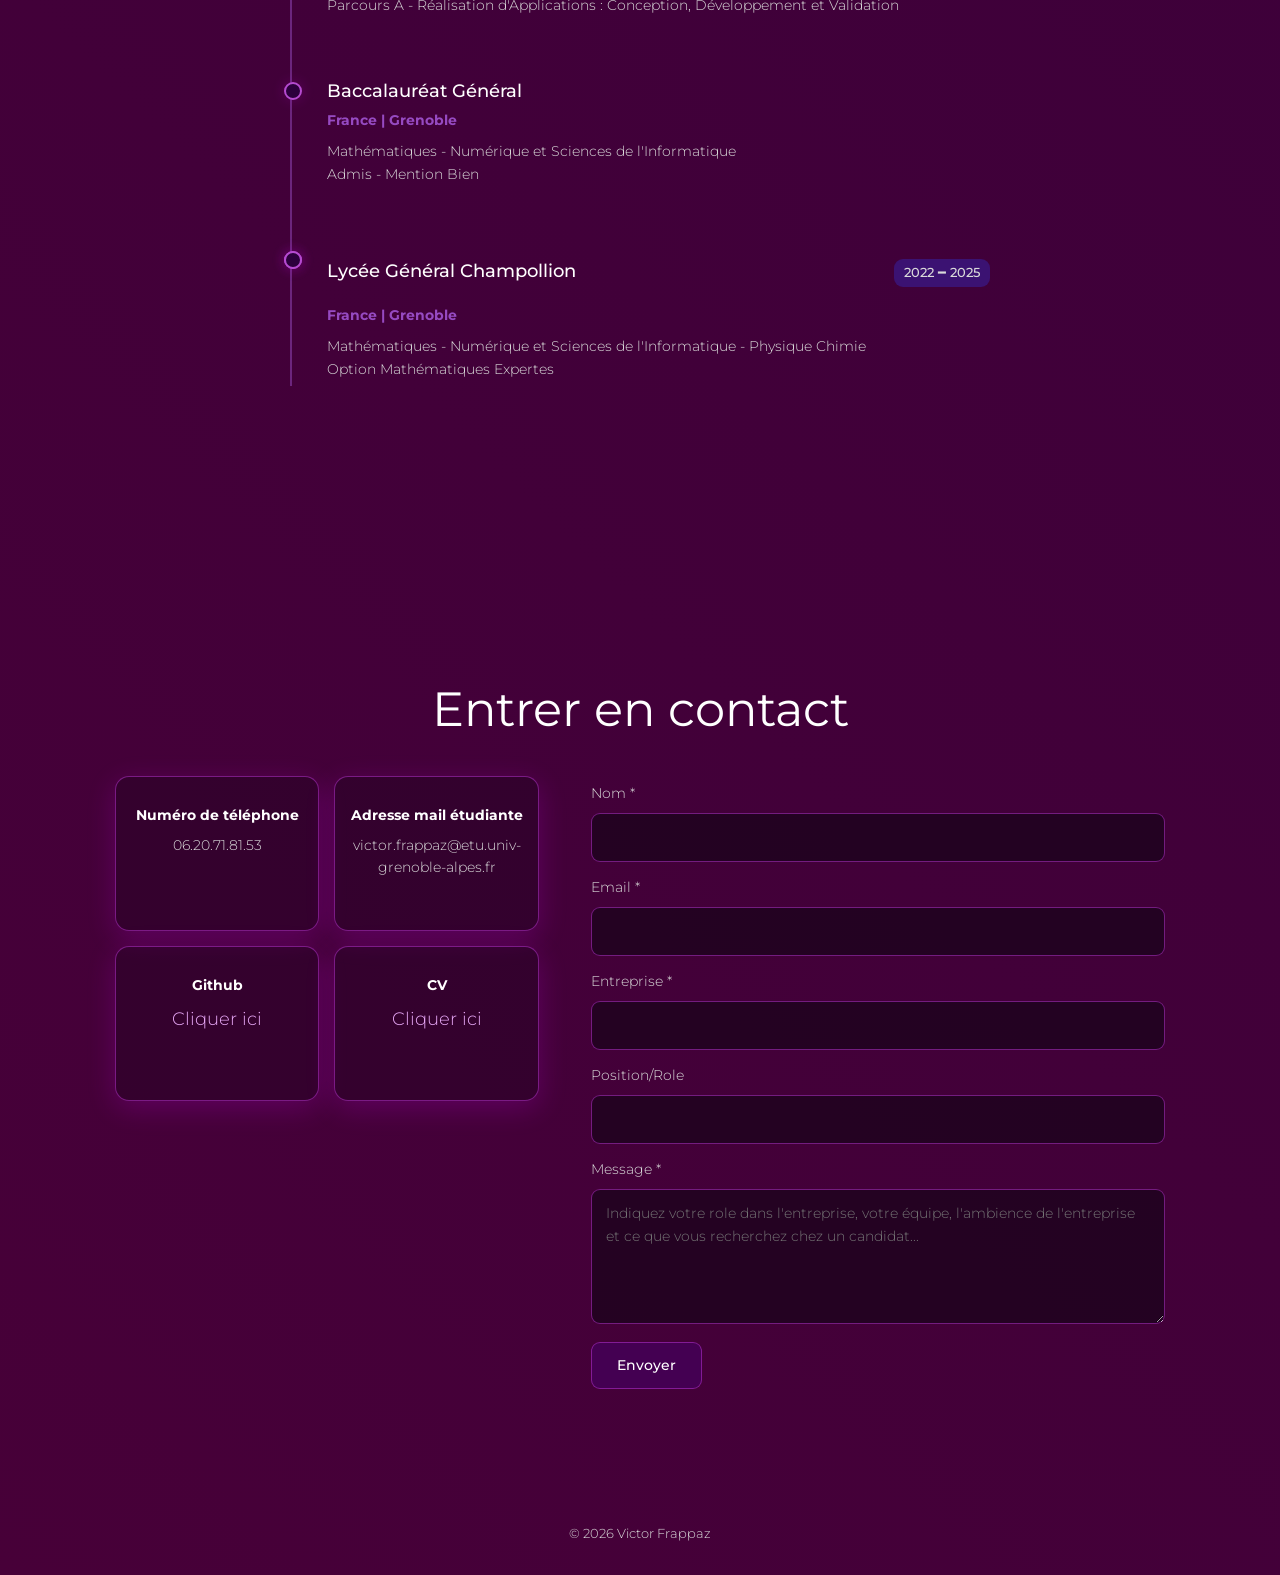
==== commit 4e4d4587: "Added my "grow a farm" game to the projects" ====
--- a/portfolio.html
+++ b/portfolio.html
@@ -37,6 +37,7 @@
             </section>
 
             <section aria-label="Compétences techniques" class="skills">
+                
                 <div class="skill-category">
                     <h3 class="skill-category__title">Langages de programmation et du web</h3>
                     <div class="skill-list">
@@ -98,6 +99,18 @@
             <section class="projects">
                 <article class="entry">
                     <p class="entry__meta">
+                        Projet Personnel - Développement d'un jeu de simulation de ferme
+                        <a href="portfolio.html#farmGame">En savoir plus</a>
+                    </p>
+
+                    <a href="portfolio.html#farmGame">
+                        <div class="entry__media">
+                            <img alt="" src="img/Farm-Game.png" />
+                        </div>
+                    </a>
+                </article>
+                <article class="entry">
+                    <p class="entry__meta">
                         Projet Personnel - Développement d'un FPS sur Unity
                         <a href="portfolio.html#FPS">En savoir plus</a>
                     </p>
@@ -153,6 +166,43 @@
             </section>
         </section>
         <section class="page-section projects-section" id="projets">
+            <article id="farmGame">
+                <div class="ImageBox">
+                    <img alt="" src="img/Farm-Game.png" />
+                </div>
+                <h1>Développement d'un jeu de simulation de ferme</h1>
+                <h2>Réaliser un développement de jeux vidéos</h2>
+                <div class="competences">
+                    <h3>Compétences</h3>
+                    <span>Développer des applications informatiques</span>
+                    <span>Conduire un projet en autonomie complète</span>
+                    <h3>Compétences techniques</h3>
+                    <div aria-label="Technologies utilisées" class="tech-logos"><span class="tech-logo"><img alt=""
+                                loading="lazy"
+                                src="https://cdn.jsdelivr.net/gh/devicons/devicon@latest/icons/unity/unity-original.svg" /><span>Unity</span></span><span
+                            class="tech-logo"><img alt="" loading="lazy"
+                                src="https://cdn.jsdelivr.net/gh/devicons/devicon@latest/icons/csharp/csharp-original.svg" /><span>C#</span></span>
+                    </div>
+
+
+                    <h3>Savoirs être</h3>
+                    <span>Rigoureux</span>
+                    <span>Organisé</span>
+                    <span>Curieux</span>
+                    <h3>Durée</h3>
+                    <span>En cours</span>
+                    <h3>Taille de l'équipe</h3>
+                    <span>1 personne</span>
+                    <h3>Le projet</h3>
+                    <span>
+                        <p>Développement d'un petit jeu de gestion de ferme. 
+                            <br> Développement d'un système de gestion de ressources. 
+                            <br> Intégration d'un système de navigation automatique (NavMesh).
+                            <br> 
+                        </p>
+                    </span>
+                </div>
+            </article>
             <article id="FPS">
                 <div class="ImageBox">
                     <img alt="" src="img/FPS2.png" />
@@ -476,9 +526,7 @@
             <h1>
                 Entrer en contact
             </h1>
-            <h2>
-                Travaillons ensemble
-            </h2>
+            <br>
             <div class="contacter">
                 <div class="grille">
                     <div class="moyenContact">
--- a/portfolio.css
+++ b/portfolio.css
@@ -24,6 +24,7 @@
   text-decoration: none;
   color: white;
 }
+
 
 body {
   margin: 0;
@@ -490,10 +491,9 @@
   font-weight: 400;
 }
 
-.contact-section>h2 {
-  margin: 5px 0 50px;
-  font-size: 1.3rem;
-  font-weight: 300;
+
+h1{
+  margin-bottom: 5%;
 }
 
 .contacter {
@@ -522,6 +522,7 @@
   box-shadow: 0 7px 29px var(--purple-glow);
 }
 
+
 .moyenContact>span {
   color: white;
   font-size: 1.5rem;
@@ -546,6 +547,7 @@
   flex-direction: column;
   gap: 8px;
 }
+
 
 #contact-form label {
   margin-top: 6px;
